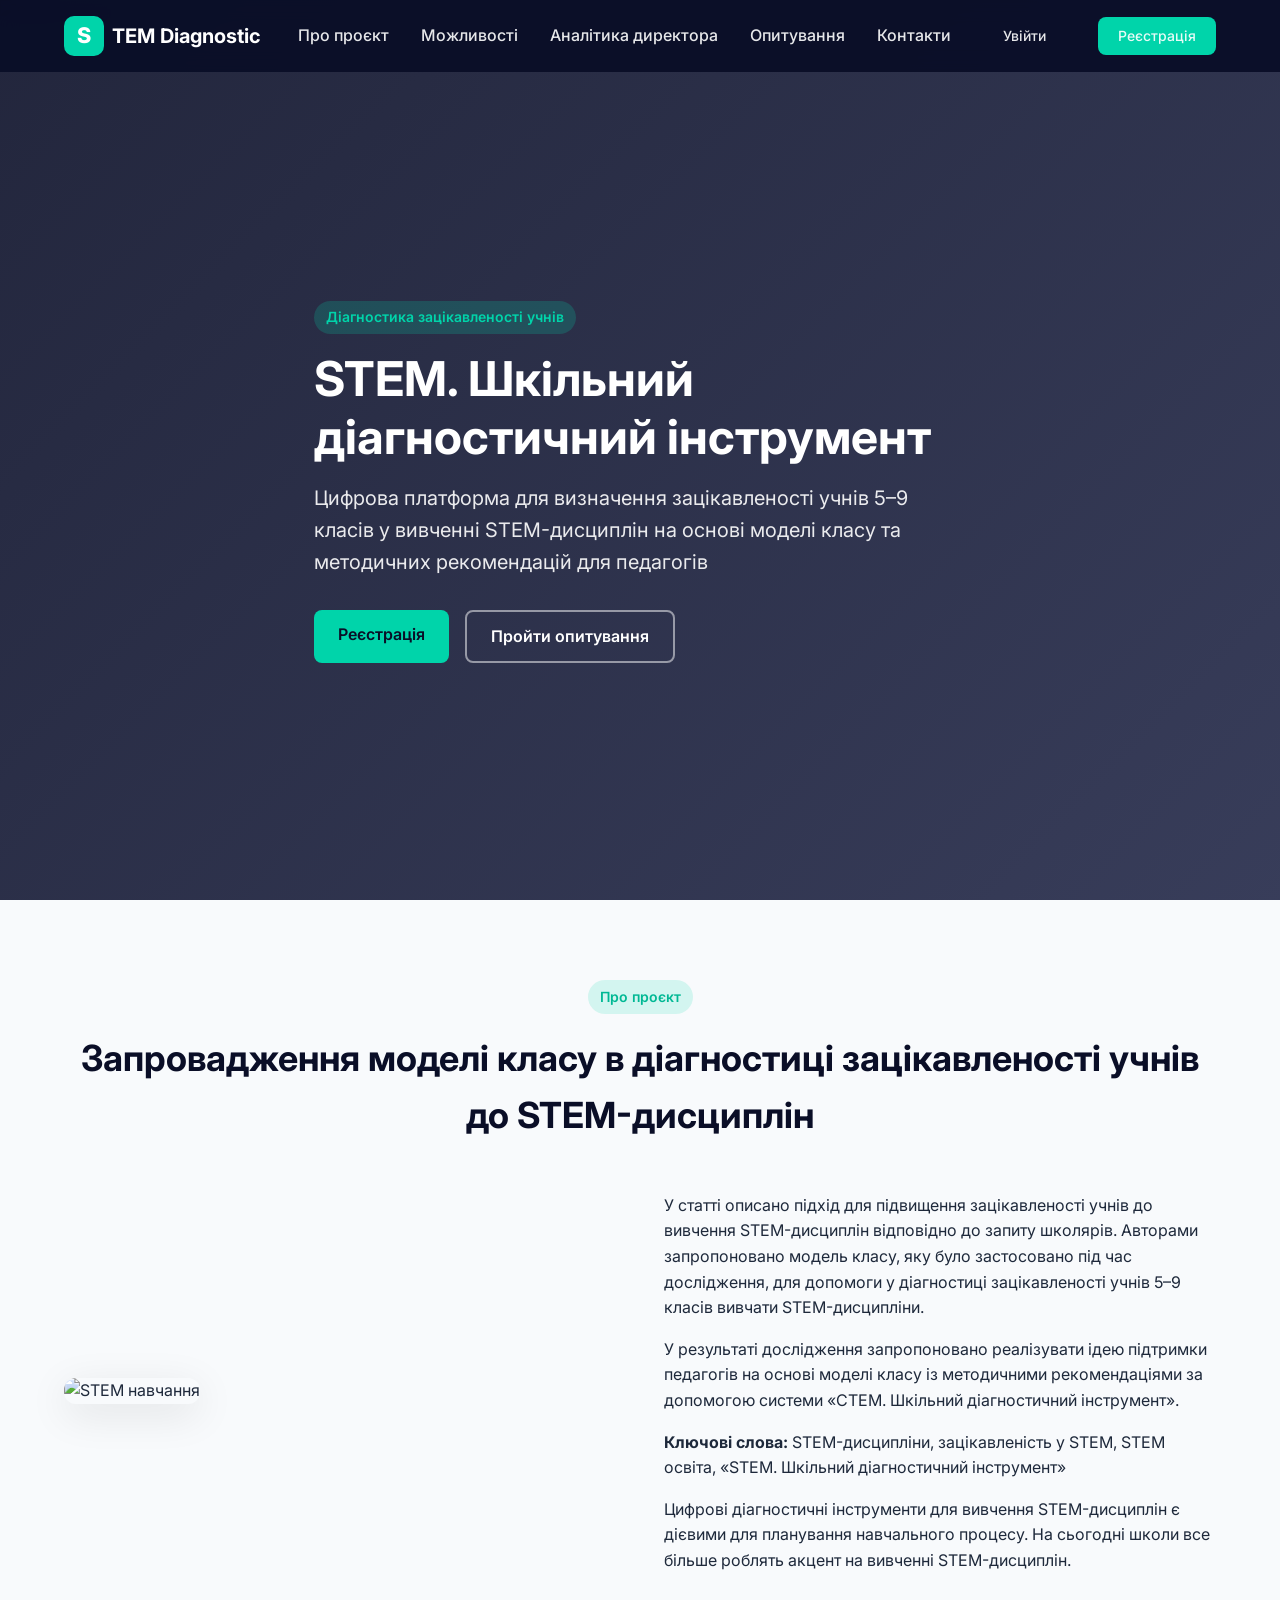
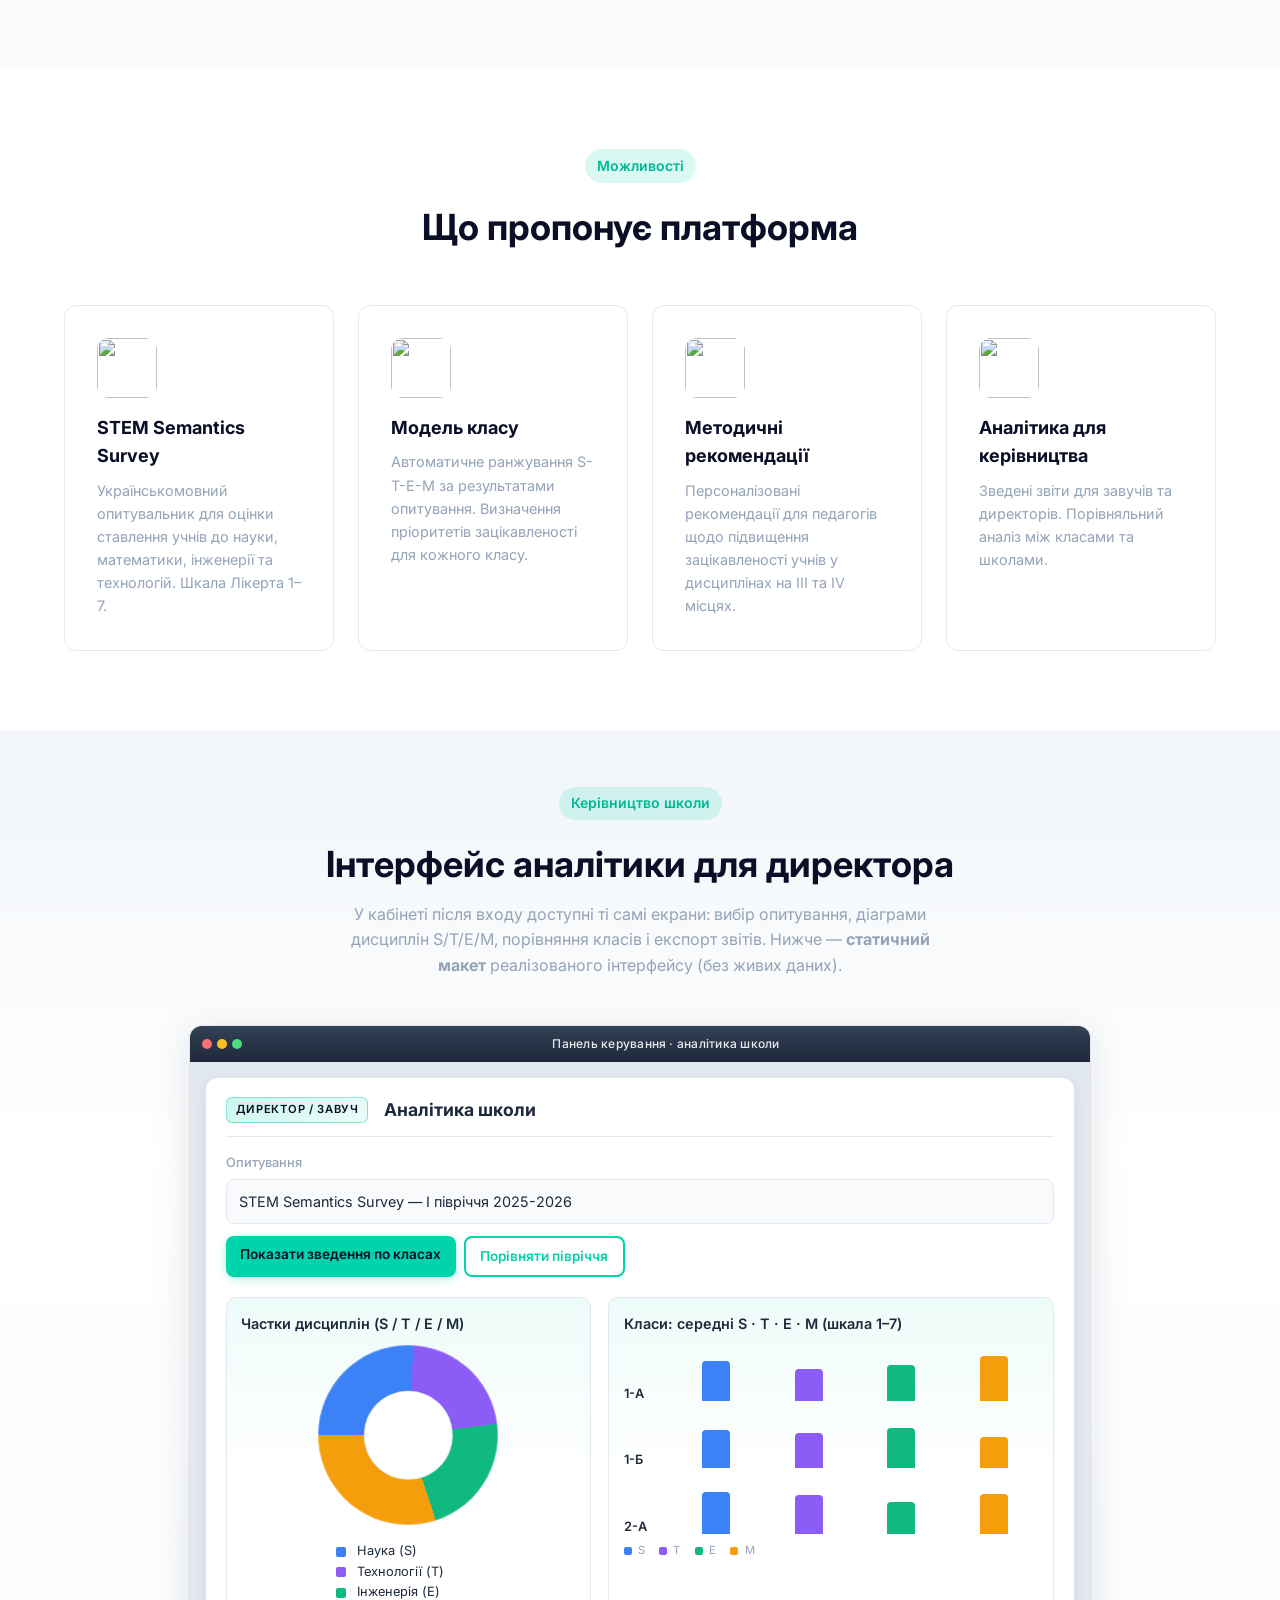
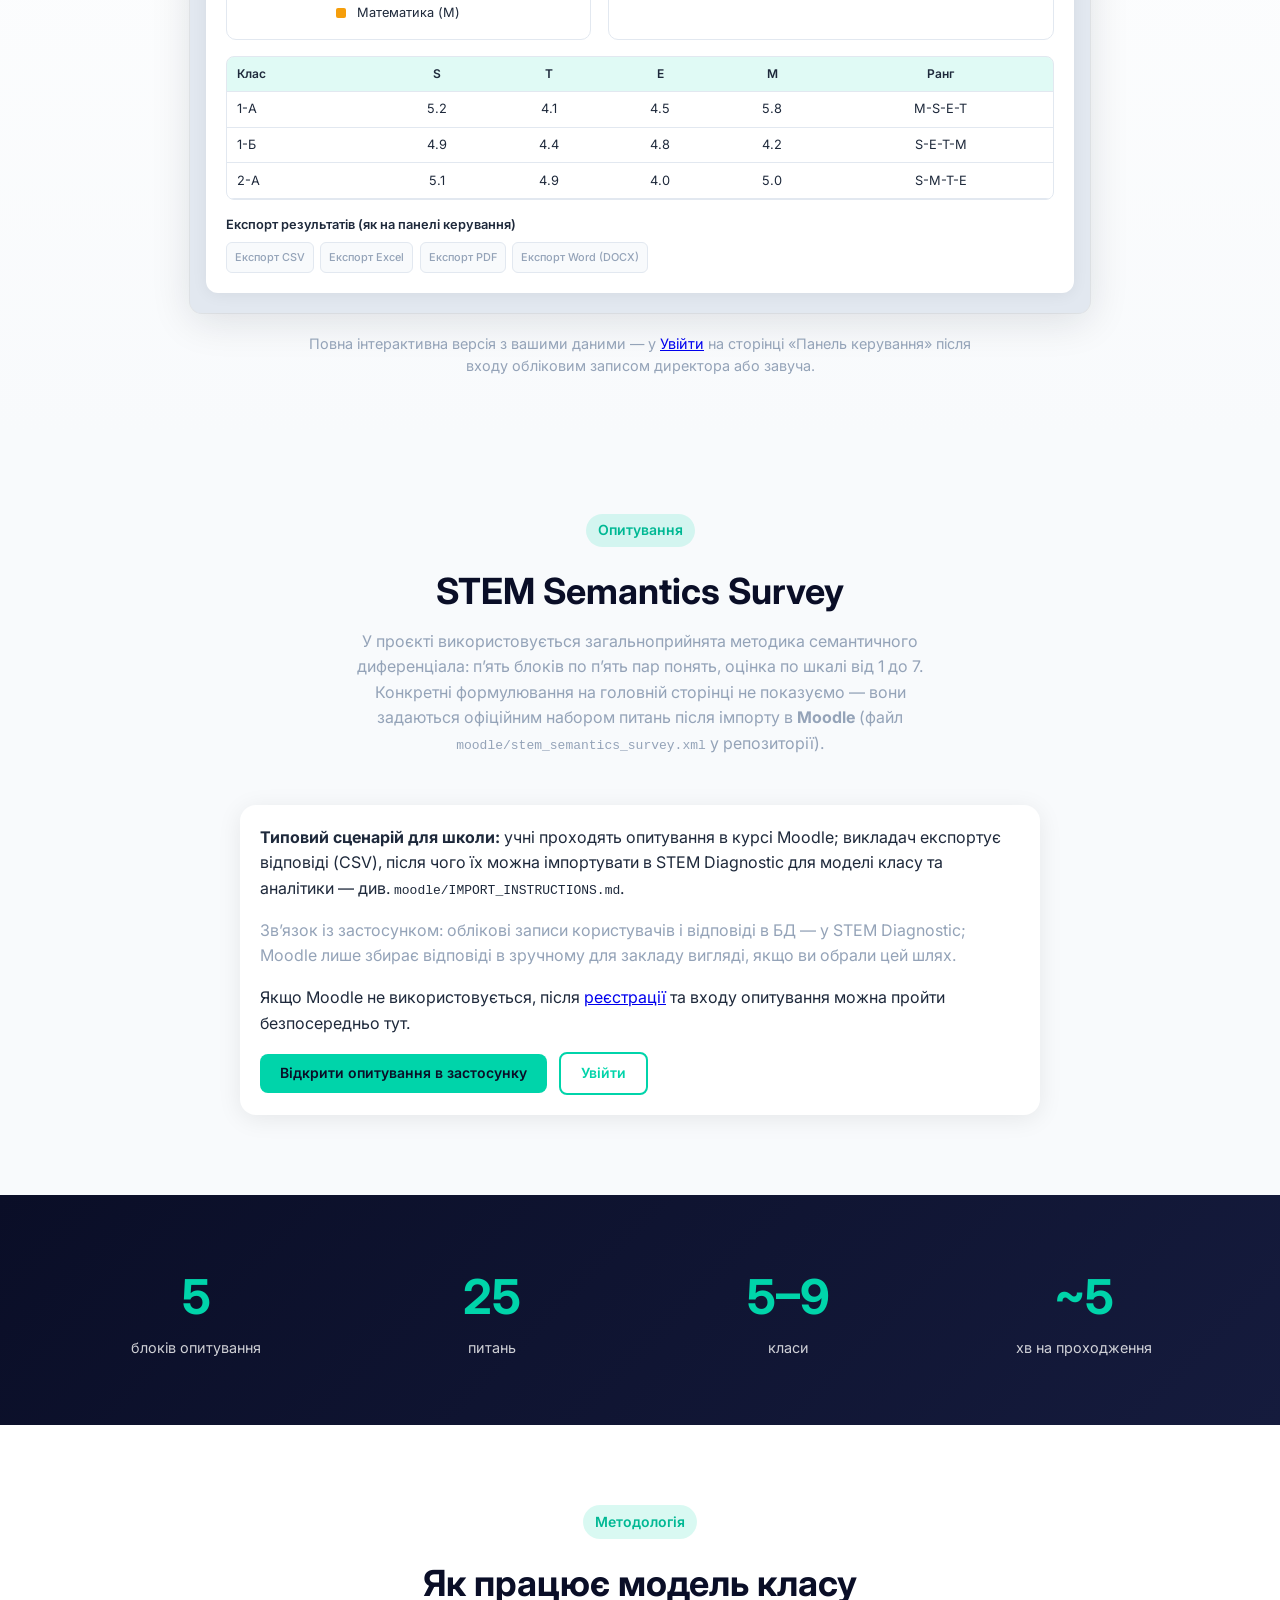
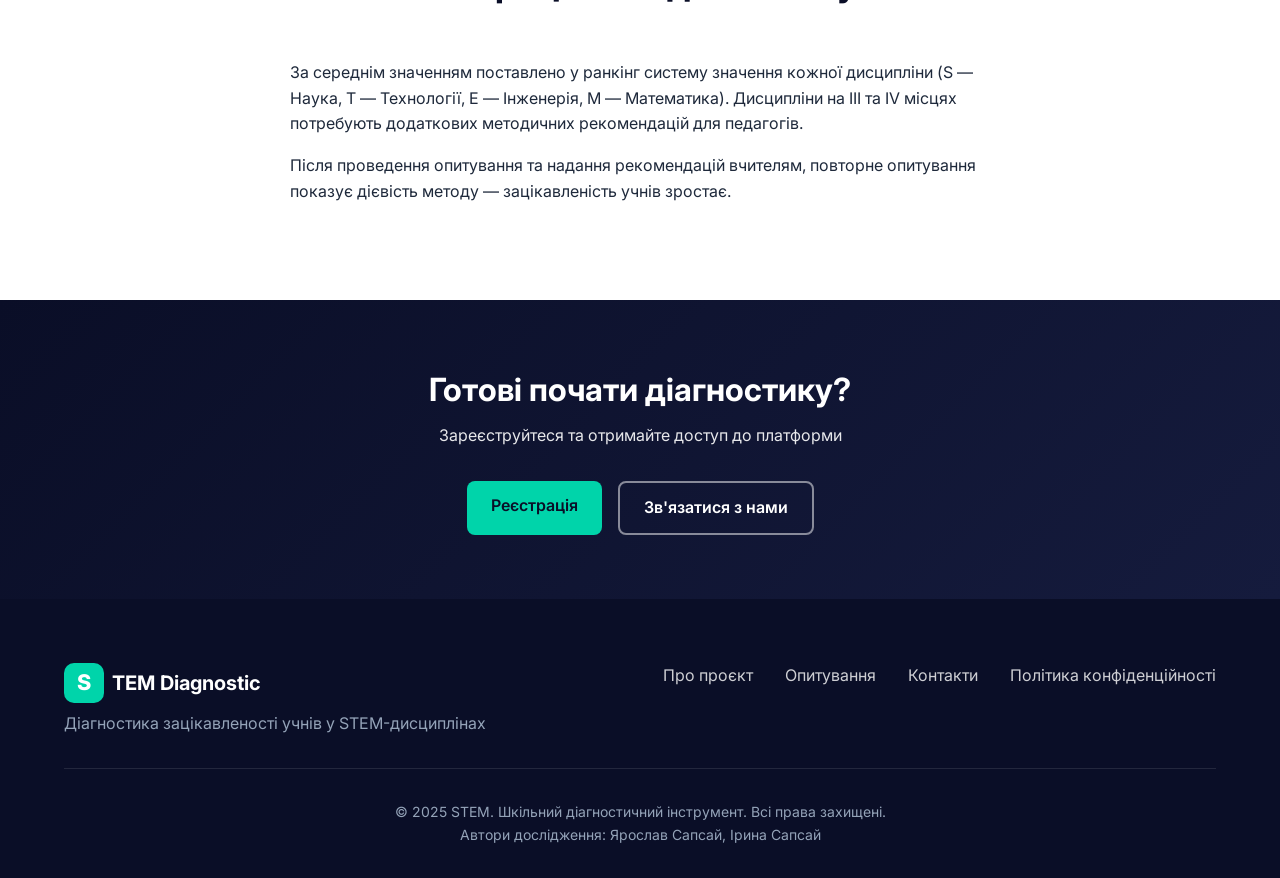
==== frontend/index.html @ a33a81b5 "Add files via upload" ====
<!DOCTYPE html>
<html lang="uk">
<head>
    <meta charset="UTF-8">
    <meta name="viewport" content="width=device-width, initial-scale=1.0, viewport-fit=cover">
    <title>STEM. Шкільний діагностичний інструмент</title>
    <link rel="stylesheet" href="styles.css">
    <link rel="preconnect" href="https://fonts.googleapis.com">
    <link rel="preconnect" href="https://fonts.gstatic.com" crossorigin>
    <link href="https://fonts.googleapis.com/css2?family=Inter:wght@400;500;600;700&display=swap" rel="stylesheet">
</head>
<body>
    <a class="skip-link" href="#about">Перейти до вмісту</a>
    <header class="header">
        <div class="header-top">
            <div class="container header-inner">
                <a href="index.html" class="logo" aria-label="STEM Diagnostic">
                    <span class="logo-icon" aria-hidden="true">S</span>
                    <span class="logo-word">TEM Diagnostic</span>
                </a>
                <nav class="nav">
                    <a href="#about">Про проєкт</a>
                    <a href="#features">Можливості</a>
                    <a href="#director-dashboard">Аналітика директора</a>
                    <a href="#survey-demo">Опитування</a>
                    <a href="contact.html">Контакти</a>
                    <a href="login.html" class="btn btn-ghost stem-auth-login">Увійти</a>
                    <a href="register.html" class="btn btn-accent stem-auth-register">Реєстрація</a>
                </nav>
                <button type="button" class="mobile-toggle" aria-label="Меню" aria-expanded="false">☰</button>
            </div>
        </div>
    </header>

    <section class="hero">
        <div class="hero-bg">
            <img src="https://images.unsplash.com/photo-1532094349884-543bc11b234d?w=1920&q=80" alt="STEM освіта">
            <div class="hero-overlay"></div>
        </div>
        <div class="container hero-content">
            <span class="hero-badge">Діагностика зацікавленості учнів</span>
            <h1>STEM. Шкільний діагностичний інструмент</h1>
            <p>Цифрова платформа для визначення зацікавленості учнів 5–9 класів у вивченні STEM-дисциплін на основі моделі класу та методичних рекомендацій для педагогів</p>
                <div class="hero-actions">
                <a href="register.html" class="btn btn-accent btn-lg stem-auth-register">Реєстрація</a>
                <a href="survey.html" class="btn btn-outline-light btn-lg">Пройти опитування</a>
            </div>
        </div>
    </section>

    <section id="about" class="section about-section">
        <div class="container">
            <div class="section-header">
                <span class="section-badge">Про проєкт</span>
                <h2>Запровадження моделі класу в діагностиці зацікавленості учнів до STEM-дисциплін</h2>
            </div>
            <div class="about-grid">
                <div class="about-image">
                    <img src="https://images.unsplash.com/photo-1503676260728-1c00da094a0b?w=600&q=80" alt="STEM навчання">
                </div>
                <div class="about-text">
                    <p>У статті описано підхід для підвищення зацікавленості учнів до вивчення STEM-дисциплін відповідно до запиту школярів. Авторами запропоновано модель класу, яку було застосовано під час дослідження, для допомоги у діагностиці зацікавленості учнів 5–9 класів вивчати STEM-дисципліни.</p>
                    <p>У результаті дослідження запропоновано реалізувати ідею підтримки педагогів на основі моделі класу із методичними рекомендаціями за допомогою системи «СТЕМ. Шкільний діагностичний інструмент».</p>
                    <p><strong>Ключові слова:</strong> STEM-дисципліни, зацікавленість у STEM, STEM освіта, «STEM. Шкільний діагностичний інструмент»</p>
                    <p>Цифрові діагностичні інструменти для вивчення STEM-дисциплін є дієвими для планування навчального процесу. На сьогодні школи все більше роблять акцент на вивченні STEM-дисциплін.</p>
                </div>
            </div>
        </div>
    </section>

    <section id="features" class="section features-section">
        <div class="container">
            <div class="section-header">
                <span class="section-badge">Можливості</span>
                <h2>Що пропонує платформа</h2>
            </div>
            <div class="features-grid">
                <div class="feature-card">
                    <div class="feature-icon">
                        <img src="https://images.unsplash.com/photo-1532094349884-543bc11b234d?w=200&q=80" alt="">
                    </div>
                    <h3>STEM Semantics Survey</h3>
                    <p>Українськомовний опитувальник для оцінки ставлення учнів до науки, математики, інженерії та технологій. Шкала Лікерта 1–7.</p>
                </div>
                <div class="feature-card">
                    <div class="feature-icon">
                        <img src="https://images.unsplash.com/photo-1596495578065-6e0763fa1178?w=200&q=80" alt="">
                    </div>
                    <h3>Модель класу</h3>
                    <p>Автоматичне ранжування S-T-E-M за результатами опитування. Визначення пріоритетів зацікавленості для кожного класу.</p>
                </div>
                <div class="feature-card">
                    <div class="feature-icon">
                        <img src="https://images.unsplash.com/photo-1522202176988-66273c2fd55f?w=200&q=80" alt="">
                    </div>
                    <h3>Методичні рекомендації</h3>
                    <p>Персоналізовані рекомендації для педагогів щодо підвищення зацікавленості учнів у дисциплінах на III та IV місцях.</p>
                </div>
                <div class="feature-card">
                    <div class="feature-icon">
                        <img src="https://images.unsplash.com/photo-1551288049-bebda4e38f71?w=200&q=80" alt="">
                    </div>
                    <h3>Аналітика для керівництва</h3>
                    <p>Зведені звіти для завучів та директорів. Порівняльний аналіз між класами та школами.</p>
                </div>
            </div>
        </div>
    </section>

    <section id="director-dashboard" class="section director-mock-section" aria-labelledby="director-mock-title">
        <div class="container">
            <div class="section-header">
                <span class="section-badge">Керівництво школи</span>
                <h2 id="director-mock-title">Інтерфейс аналітики для директора</h2>
                <p class="section-desc">У кабінеті після входу доступні ті самі екрани: вибір опитування, діаграми дисциплін S/T/E/M, порівняння класів і експорт звітів. Нижче — <strong>статичний макет</strong> реалізованого інтерфейсу (без живих даних).</p>
            </div>

            <div class="director-mock-shell" role="img" aria-label="Приклад вікна панелі керування з блоком аналітики школи">
                <div class="director-mock-chrome">
                    <span class="director-mock-dots" aria-hidden="true"><i></i><i></i><i></i></span>
                    <span class="director-mock-chrome-title">Панель керування · аналітика школи</span>
                </div>
                <div class="director-mock-body">
                    <div class="director-mock-card">
                        <div class="director-mock-card-head">
                            <span class="director-mock-badge">Директор / завуч</span>
                            <h3 class="director-mock-h3">Аналітика школи</h3>
                        </div>
                        <div class="director-mock-form">
                            <label class="director-mock-label">Опитування</label>
                            <div class="director-mock-select" aria-hidden="true">STEM Semantics Survey — І півріччя 2025-2026</div>
                            <div class="director-mock-actions">
                                <span class="director-mock-btn director-mock-btn--primary">Показати зведення по класах</span>
                                <span class="director-mock-btn director-mock-btn--ghost">Порівняти півріччя</span>
                            </div>
                        </div>

                        <div class="director-mock-viz-grid">
                            <div class="director-mock-viz-block">
                                <h4 class="director-mock-viz-title">Частки дисциплін (S / T / E / M)</h4>
                                <div class="director-mock-donut-wrap">
                                    <div class="director-mock-donut" aria-hidden="true"></div>
                                    <ul class="director-mock-legend">
                                        <li><span class="dm-l swatch-s"></span> Наука (S)</li>
                                        <li><span class="dm-l swatch-t"></span> Технології (T)</li>
                                        <li><span class="dm-l swatch-e"></span> Інженерія (E)</li>
                                        <li><span class="dm-l swatch-m"></span> Математика (M)</li>
                                    </ul>
                                </div>
                            </div>
                            <div class="director-mock-viz-block director-mock-viz-block--wide">
                                <h4 class="director-mock-viz-title">Класи: середні S · T · E · M (шкала 1–7)</h4>
                                <div class="director-mock-bars" aria-hidden="true">
                                    <div class="director-mock-bar-row">
                                        <span class="director-mock-class">1-А</span>
                                        <div class="director-mock-bar-track">
                                            <div class="dm-col"><i class="b s" style="height:72%"></i></div>
                                            <div class="dm-col"><i class="b t" style="height:58%"></i></div>
                                            <div class="dm-col"><i class="b e" style="height:65%"></i></div>
                                            <div class="dm-col"><i class="b m" style="height:80%"></i></div>
                                        </div>
                                    </div>
                                    <div class="director-mock-bar-row">
                                        <span class="director-mock-class">1-Б</span>
                                        <div class="director-mock-bar-track">
                                            <div class="dm-col"><i class="b s" style="height:68%"></i></div>
                                            <div class="dm-col"><i class="b t" style="height:62%"></i></div>
                                            <div class="dm-col"><i class="b e" style="height:70%"></i></div>
                                            <div class="dm-col"><i class="b m" style="height:55%"></i></div>
                                        </div>
                                    </div>
                                    <div class="director-mock-bar-row">
                                        <span class="director-mock-class">2-А</span>
                                        <div class="director-mock-bar-track">
                                            <div class="dm-col"><i class="b s" style="height:75%"></i></div>
                                            <div class="dm-col"><i class="b t" style="height:70%"></i></div>
                                            <div class="dm-col"><i class="b e" style="height:58%"></i></div>
                                            <div class="dm-col"><i class="b m" style="height:72%"></i></div>
                                        </div>
                                    </div>
                                </div>
                                <div class="director-mock-bar-keys">
                                    <span><i class="k s"></i> S</span>
                                    <span><i class="k t"></i> T</span>
                                    <span><i class="k e"></i> E</span>
                                    <span><i class="k m"></i> M</span>
                                </div>
                            </div>
                        </div>

                        <div class="director-mock-table-wrap">
                            <table class="director-mock-table">
                                <thead>
                                    <tr><th>Клас</th><th>S</th><th>T</th><th>E</th><th>M</th><th>Ранг</th></tr>
                                </thead>
                                <tbody>
                                    <tr><td>1-А</td><td>5.2</td><td>4.1</td><td>4.5</td><td>5.8</td><td>M-S-E-T</td></tr>
                                    <tr><td>1-Б</td><td>4.9</td><td>4.4</td><td>4.8</td><td>4.2</td><td>S-E-T-M</td></tr>
                                    <tr><td>2-А</td><td>5.1</td><td>4.9</td><td>4.0</td><td>5.0</td><td>S-M-T-E</td></tr>
                                </tbody>
                            </table>
                        </div>

                        <p class="director-mock-export-label" id="director-mock-export-label">Експорт результатів (як на панелі керування)</p>
                        <div class="director-mock-exports" role="group" aria-labelledby="director-mock-export-label">
                            <span class="director-mock-exp">Експорт CSV</span>
                            <span class="director-mock-exp">Експорт Excel</span>
                            <span class="director-mock-exp">Експорт PDF</span>
                            <span class="director-mock-exp">Експорт Word (DOCX)</span>
                        </div>
                    </div>
                </div>
            </div>

            <p class="director-mock-footnote">Повна інтерактивна версія з вашими даними — у <a href="login.html" class="stem-auth-login">кабінеті</a> на сторінці «Панель керування» після входу обліковим записом директора або завуча.</p>
        </div>
    </section>

    <section id="survey-demo" class="section survey-demo-section">
        <div class="container">
            <div class="section-header">
                <span class="section-badge">Опитування</span>
                <h2>STEM Semantics Survey</h2>
                <p class="section-desc">У проєкті використовується загальноприйнята методика семантичного диференціала: п’ять блоків по п’ять пар понять, оцінка по шкалі від 1 до 7. Конкретні формулювання на головній сторінці не показуємо — вони задаються офіційним набором питань після імпорту в <strong>Moodle</strong> (файл <code>moodle/stem_semantics_survey.xml</code> у репозиторії).</p>
            </div>
            <div class="survey-demo-card">
                <div class="survey-demo-body" style="padding:1.25rem">
                    <p style="margin:0 0 1rem;line-height:1.6"><strong>Типовий сценарій для школи:</strong> учні проходять опитування в курсі Moodle; викладач експортує відповіді (CSV), після чого їх можна імпортувати в STEM Diagnostic для моделі класу та аналітики — див. <code>moodle/IMPORT_INSTRUCTIONS.md</code>.</p>
                    <p style="margin:0 0 1rem;line-height:1.6;color:var(--text-light)">Зв’язок із застосунком: облікові записи користувачів і відповіді в БД — у STEM Diagnostic; Moodle лише збирає відповіді в зручному для закладу вигляді, якщо ви обрали цей шлях.</p>
                    <p style="margin:0 0 1rem;line-height:1.6">Якщо Moodle не використовується, після <a href="register.html" class="stem-auth-inline" data-stem-text-out="реєстрації" data-stem-text-in="обліковому запису">реєстрації</a> та входу опитування можна пройти безпосередньо тут.</p>
                    <a href="survey.html" class="btn btn-accent">Відкрити опитування в застосунку</a>
                    <a href="login.html" class="btn btn-outline stem-auth-login" style="margin-left:0.5rem">Увійти</a>
                </div>
            </div>
        </div>
    </section>

    <section class="section stats-section">
        <div class="container">
            <div class="stats-grid">
                <div class="stat-item">
                    <span class="stat-number">5</span>
                    <span class="stat-label">блоків опитування</span>
                </div>
                <div class="stat-item">
                    <span class="stat-number">25</span>
                    <span class="stat-label">питань</span>
                </div>
                <div class="stat-item">
                    <span class="stat-number">5–9</span>
                    <span class="stat-label">класи</span>
                </div>
                <div class="stat-item">
                    <span class="stat-number">~5</span>
                    <span class="stat-label">хв на проходження</span>
                </div>
            </div>
        </div>
    </section>

    <section class="section method-section">
        <div class="container">
            <div class="section-header">
                <span class="section-badge">Методологія</span>
                <h2>Як працює модель класу</h2>
            </div>
            <div class="method-content">
                <p>За середнім значенням поставлено у ранкінг систему значення кожної дисципліни (S — Наука, T — Технології, E — Інженерія, M — Математика). Дисципліни на III та IV місцях потребують додаткових методичних рекомендацій для педагогів.</p>
                <p>Після проведення опитування та надання рекомендацій вчителям, повторне опитування показує дієвість методу — зацікавленість учнів зростає.</p>
            </div>
        </div>
    </section>

    <section class="section cta-section">
        <div class="container">
            <div class="cta-content">
                <h2>Готові почати діагностику?</h2>
                <p>Зареєструйтеся та отримайте доступ до платформи</p>
                <div class="cta-actions">
                    <a href="register.html" class="btn btn-accent btn-lg stem-auth-register">Реєстрація</a>
                    <a href="contact.html" class="btn btn-outline-light btn-lg">Зв'язатися з нами</a>
                </div>
            </div>
        </div>
    </section>

    <footer class="footer">
        <div class="container">
            <div class="footer-grid">
                <div class="footer-brand">
                    <a href="index.html" class="logo" aria-label="STEM Diagnostic"><span class="logo-icon" aria-hidden="true">S</span><span class="logo-word">TEM Diagnostic</span></a>
                    <p>Діагностика зацікавленості учнів у STEM-дисциплінах</p>
                </div>
                <div class="footer-links">
                    <a href="about.html">Про проєкт</a>
                    <a href="survey.html">Опитування</a>
                    <a href="contact.html">Контакти</a>
                    <a href="privacy.html">Політика конфіденційності</a>
                </div>
            </div>
            <div class="footer-bottom">
                <p>&copy; 2025 STEM. Шкільний діагностичний інструмент. Всі права захищені.</p>
                <p>Автори дослідження: Ярослав Сапсай, Ірина Сапсай</p>
            </div>
        </div>
    </footer>
    <script src="app.js"></script>
</body>
</html>
---- frontend/styles.css ----
:root {
    --primary: #00d4aa;
    --primary-dark: #00b894;
    --accent: #00d4aa;
    --dark: #0a0e27;
    --dark-light: #151b3d;
    --text: #1e293b;
    --text-light: #94a3b8;
    --white: #ffffff;
    --border: #e2e8f0;
    --error: #dc2626;
    --success: #16a34a;
}

* {
    margin: 0;
    padding: 0;
    box-sizing: border-box;
}

.skip-link {
    position: absolute;
    left: -9999px;
    z-index: 10000;
    padding: 0.5rem 1rem;
    background: var(--dark);
    color: var(--white);
    text-decoration: none;
    border-radius: 4px;
}
.skip-link:focus {
    left: 1rem;
    top: 1rem;
}

.sr-only {
    position: absolute;
    width: 1px;
    height: 1px;
    padding: 0;
    margin: -1px;
    overflow: hidden;
    clip: rect(0, 0, 0, 0);
    white-space: nowrap;
    border: 0;
}

body {
    font-family: 'Inter', 'Segoe UI', system-ui, sans-serif;
    color: var(--text);
    background: var(--white);
    line-height: 1.6;
}

.container {
    max-width: 1200px;
    margin: 0 auto;
    padding: 0 1.5rem;
}

.header {
    position: fixed;
    top: 0;
    left: 0;
    right: 0;
    z-index: 1000;
    background: rgba(10, 14, 39, 0.95);
    backdrop-filter: blur(10px);
}

.header-top {
    padding: 1rem 0;
}

.header-inner {
    display: flex;
    justify-content: space-between;
    align-items: center;
    position: relative;
}

.logo {
    display: flex;
    align-items: center;
    gap: 0.5rem;
    font-weight: 700;
    font-size: 1.25rem;
    color: var(--white);
    text-decoration: none;
}

/* Як на макеті: закруглений квадрат, суцільна м’ята, біла S */
.logo-icon {
    width: 40px;
    height: 40px;
    background: var(--accent);
    border-radius: 10px;
    display: flex;
    align-items: center;
    justify-content: center;
    font-size: 1.35rem;
    font-weight: 800;
    color: #ffffff;
    line-height: 1;
    flex-shrink: 0;
}

.nav {
    display: flex;
    align-items: center;
    gap: 2rem;
}

.nav a {
    color: rgba(255, 255, 255, 0.9);
    text-decoration: none;
    font-weight: 500;
    transition: color 0.2s;
}

.nav a:hover {
    color: var(--accent);
}

.btn {
    display: inline-block;
    padding: 0.5rem 1.25rem;
    border-radius: 8px;
    font-weight: 600;
    text-decoration: none;
    transition: all 0.2s;
    font-size: 0.875rem;
}

.btn-ghost {
    background: transparent;
    color: var(--white);
}

.btn-ghost:hover {
    color: var(--accent);
}

.btn-accent {
    background: var(--accent);
    color: var(--dark);
    border: none;
}

.btn-accent:hover {
    background: var(--primary-dark);
    color: var(--white);
}

.btn-outline-light {
    background: transparent;
    color: var(--white);
    border: 2px solid rgba(255, 255, 255, 0.5);
}

.btn-outline-light:hover {
    background: var(--white);
    color: var(--dark);
    border-color: var(--white);
}

.btn-lg {
    padding: 0.75rem 1.5rem;
    font-size: 1rem;
}

.mobile-toggle {
    display: none;
    background: none;
    border: none;
    color: var(--white);
    font-size: 1.5rem;
    cursor: pointer;
}

.hero {
    position: relative;
    min-height: 100vh;
    display: flex;
    align-items: center;
    padding: 8rem 0 4rem;
}

.hero-bg {
    position: absolute;
    inset: 0;
}

.hero-bg img {
    width: 100%;
    height: 100%;
    object-fit: cover;
}

.hero-overlay {
    position: absolute;
    inset: 0;
    background: linear-gradient(135deg, rgba(10, 14, 39, 0.9) 0%, rgba(21, 27, 61, 0.85) 100%);
}

.hero-content {
    position: relative;
    z-index: 2;
    max-width: 700px;
}

.hero-badge {
    display: inline-block;
    padding: 0.35rem 0.75rem;
    background: rgba(0, 212, 170, 0.2);
    color: var(--accent);
    border-radius: 50px;
    font-size: 0.875rem;
    font-weight: 600;
    margin-bottom: 1rem;
}

.hero-content h1 {
    font-size: 3rem;
    font-weight: 700;
    color: var(--white);
    line-height: 1.2;
    margin-bottom: 1rem;
}

.hero-content p {
    font-size: 1.25rem;
    color: rgba(255, 255, 255, 0.9);
    margin-bottom: 2rem;
}

.hero-actions {
    display: flex;
    gap: 1rem;
    flex-wrap: wrap;
}

.section {
    padding: 5rem 0;
}

.section-header {
    text-align: center;
    margin-bottom: 3rem;
}

.section-badge {
    display: inline-block;
    padding: 0.35rem 0.75rem;
    background: rgba(0, 212, 170, 0.15);
    color: var(--primary-dark);
    border-radius: 50px;
    font-size: 0.875rem;
    font-weight: 600;
    margin-bottom: 1rem;
}

.section-header h2 {
    font-size: 2.25rem;
    color: var(--dark);
    margin-bottom: 0.5rem;
}

.section-desc {
    max-width: 600px;
    margin: 0 auto;
    color: var(--text-light);
}

.about-section {
    background: #f8fafc;
}

.about-grid {
    display: grid;
    grid-template-columns: 1fr 1fr;
    gap: 3rem;
    align-items: center;
}

.about-image img {
    width: 100%;
    border-radius: 12px;
    box-shadow: 0 10px 40px rgba(0, 0, 0, 0.1);
}

.about-text p {
    margin-bottom: 1rem;
    color: var(--text);
}

.features-section {
    background: var(--white);
}

.features-grid {
    display: grid;
    grid-template-columns: repeat(4, 1fr);
    gap: 1.5rem;
}

.feature-card {
    background: var(--white);
    padding: 2rem;
    border-radius: 12px;
    border: 1px solid var(--border);
    transition: all 0.3s;
}

.feature-card:hover {
    border-color: var(--accent);
    box-shadow: 0 10px 40px rgba(0, 212, 170, 0.1);
}

.feature-icon {
    width: 60px;
    height: 60px;
    border-radius: 12px;
    overflow: hidden;
    margin-bottom: 1rem;
}

.feature-icon img {
    width: 100%;
    height: 100%;
    object-fit: cover;
}

.feature-card h3 {
    font-size: 1.125rem;
    color: var(--dark);
    margin-bottom: 0.5rem;
}

.feature-card p {
    font-size: 0.9rem;
    color: var(--text-light);
}

.survey-demo-section {
    background: #f8fafc;
}

.survey-demo-card {
    background: var(--white);
    border-radius: 16px;
    box-shadow: 0 4px 24px rgba(0, 0, 0, 0.08);
    overflow: hidden;
    max-width: 800px;
    margin: 0 auto;
}

.survey-demo-header {
    padding: 2rem;
    background: linear-gradient(135deg, var(--dark) 0%, var(--dark-light) 100%);
    color: var(--white);
}

.survey-demo-header h3 {
    font-size: 1.5rem;
    margin-bottom: 0.5rem;
}

.survey-demo-header p {
    font-size: 0.9rem;
    opacity: 0.8;
}

.survey-demo-body {
    padding: 2rem;
}

.scale-row {
    display: flex;
    align-items: center;
    gap: 1rem;
    justify-content: space-between;
    padding: 0.75rem 0;
    border-bottom: 1px solid var(--border);
}

.scale-row:last-child {
    border-bottom: none;
}

.scale-label {
    flex: 0 0 280px;
    font-size: 0.95rem;
}

.scale-options {
    display: flex;
    gap: 0.5rem;
}

.scale-options span {
    display: inline-flex;
    align-items: center;
    justify-content: center;
    width: 36px;
    height: 36px;
    border: 2px solid var(--border);
    border-radius: 8px;
    font-weight: 600;
    font-size: 0.875rem;
}

.survey-demo-footer {
    padding: 0 2rem 2rem;
    text-align: center;
}

.survey-demo-footer p {
    margin-bottom: 1rem;
    color: var(--text-light);
}

.stats-section {
    background: linear-gradient(135deg, var(--dark) 0%, var(--dark-light) 100%);
    padding: 4rem 0;
}

.stats-grid {
    display: grid;
    grid-template-columns: repeat(4, 1fr);
    gap: 2rem;
}

.stat-item {
    text-align: center;
}

.stat-number {
    display: block;
    font-size: 3rem;
    font-weight: 700;
    color: var(--accent);
}

.stat-label {
    font-size: 0.9rem;
    color: rgba(255, 255, 255, 0.8);
}

.method-section {
    background: var(--white);
}

.method-content {
    max-width: 700px;
    margin: 0 auto;
}

.method-content p {
    margin-bottom: 1rem;
    color: var(--text);
}

.cta-section {
    background: linear-gradient(135deg, var(--dark) 0%, var(--dark-light) 100%);
    padding: 4rem 0;
}

.cta-content {
    text-align: center;
}

.cta-content h2 {
    font-size: 2rem;
    color: var(--white);
    margin-bottom: 0.5rem;
}

.cta-content p {
    color: rgba(255, 255, 255, 0.9);
    margin-bottom: 2rem;
}

.cta-actions {
    display: flex;
    gap: 1rem;
    justify-content: center;
    flex-wrap: wrap;
}

.footer {
    background: var(--dark);
    color: var(--white);
    padding: 4rem 0 2rem;
}

.footer-grid {
    display: flex;
    justify-content: space-between;
    align-items: flex-start;
    margin-bottom: 2rem;
}

.footer-brand .logo {
    color: var(--white);
}

.footer-brand p {
    margin-top: 0.5rem;
    color: var(--text-light);
}

.footer-links {
    display: flex;
    gap: 2rem;
}

.footer-links a {
    color: rgba(255, 255, 255, 0.8);
    text-decoration: none;
}

.footer-links a:hover {
    color: var(--accent);
}

.footer-bottom {
    padding-top: 2rem;
    border-top: 1px solid rgba(255, 255, 255, 0.1);
    text-align: center;
}

.footer-bottom p {
    font-size: 0.875rem;
    color: var(--text-light);
}

.form-group {
    margin-bottom: 1rem;
}

.form-group label {
    display: block;
    margin-bottom: 0.5rem;
    font-weight: 500;
}

.form-group input,
.form-group select {
    width: 100%;
    padding: 0.75rem;
    border: 1px solid var(--border);
    border-radius: 8px;
    font-size: 1rem;
}

.form-group input:focus {
    outline: none;
    border-color: var(--accent);
}

.form-error {
    color: var(--error);
    font-size: 0.875rem;
    margin-top: 0.25rem;
}

.form-success {
    color: var(--success);
    font-size: 0.9375rem;
    margin-bottom: 1rem;
    padding: 1rem;
    background: rgba(22, 163, 74, 0.08);
    border-radius: 8px;
    line-height: 1.5;
}

.form-success a {
    color: var(--success);
    font-weight: 600;
}

/* Індикатор складності пароля (класи на #pwdStrength) */
.pwd-hint {
    font-size: 0.8125rem;
    color: var(--text-light);
    margin-top: 0.35rem;
    line-height: 1.45;
}

.pwd-strength {
    margin-top: 0.5rem;
}

.pwd-meter {
    height: 6px;
    border-radius: 4px;
    background: var(--border);
    overflow: hidden;
}

.pwd-meter-fill {
    height: 100%;
    width: 0%;
    border-radius: 4px;
    transition: width 0.25s ease, background 0.2s;
}

.pwd-strength-weak .pwd-meter-fill {
    width: 33%;
    background: #ef4444;
}

.pwd-strength-fair .pwd-meter-fill {
    width: 66%;
    background: #f59e0b;
}

.pwd-strength-good .pwd-meter-fill {
    width: 100%;
    background: var(--accent);
}

.pwd-strength-strong .pwd-meter-fill {
    width: 100%;
    background: var(--success);
    box-shadow: 0 0 8px rgba(22, 163, 74, 0.35);
}

/* Сторінка реєстрації */
.register-page {
    padding-bottom: 3rem;
}

.card--register {
    max-width: 480px;
    margin-left: auto;
    margin-right: auto;
    border-radius: 16px;
    border: 1px solid rgba(226, 232, 240, 0.95);
    box-shadow:
        0 4px 0 0 var(--accent),
        0 12px 48px rgba(10, 14, 39, 0.07);
}

.card--register .page-title {
    letter-spacing: -0.02em;
}

.captcha-fieldset {
    border: none;
    padding: 0;
    margin: 0 0 1.25rem;
    min-width: 0;
}

.captcha-legend {
    float: none;
    width: 100%;
    font-weight: 600;
    font-size: 0.9375rem;
    margin: 0 0 0.75rem;
    padding: 0;
    color: var(--text);
}

.captcha-legend .req-star {
    color: var(--error);
    text-decoration: none;
    font-weight: 700;
}

.captcha-panel {
    background: linear-gradient(145deg, #f8fafc 0%, #f1f5f9 100%);
    border: 1px solid var(--border);
    border-radius: 12px;
    padding: 1rem 1.1rem;
    outline: none;
}

.captcha-panel:focus-within {
    border-color: rgba(0, 212, 170, 0.45);
    box-shadow: 0 0 0 3px rgba(0, 212, 170, 0.15);
}

.captcha-row {
    display: flex;
    flex-wrap: wrap;
    align-items: center;
    gap: 0.75rem 1rem;
}

.captcha-equation {
    display: inline-flex;
    align-items: center;
    justify-content: center;
    min-height: 2.75rem;
    min-width: 7.5rem;
    padding: 0.35rem 0.75rem;
    font-weight: 700;
    font-size: 1.2rem;
    font-variant-numeric: tabular-nums;
    letter-spacing: 0.04em;
    color: var(--dark);
    background: var(--white);
    border-radius: 8px;
    border: 1px dashed rgba(148, 163, 184, 0.6);
    filter: blur(5px);
    transition: filter 0.25s ease;
    user-select: none;
}

.captcha-panel:focus-within .captcha-equation,
.captcha-panel.is-revealed .captcha-equation {
    filter: none;
}

.captcha-answer {
    max-width: 7rem;
    flex: 1 1 6rem;
}

.captcha-actions {
    display: flex;
    flex-wrap: wrap;
    align-items: center;
    gap: 0.5rem 0.75rem;
    margin-top: 0.85rem;
    padding-top: 0.75rem;
    border-top: 1px solid rgba(148, 163, 184, 0.25);
}

.btn-captcha-reveal {
    padding: 0.35rem 0.75rem;
    font-size: 0.8125rem;
    font-weight: 500;
    color: var(--accent);
    background: transparent;
    border: none;
    cursor: pointer;
    text-decoration: underline;
    text-underline-offset: 2px;
}

.btn-captcha-reveal:hover {
    color: var(--primary-dark);
}

.btn-captcha-reveal:focus-visible {
    outline: 2px solid var(--accent);
    outline-offset: 2px;
    border-radius: 4px;
}

@media (prefers-reduced-motion: reduce) {
    .captcha-equation {
        filter: none;
        transition: none;
    }
}

.register-lead {
    color: var(--text-light);
    margin-bottom: 1.5rem;
    line-height: 1.65;
}

.register-lead a {
    color: var(--accent);
    font-weight: 500;
}

.req-star {
    color: var(--error);
    font-weight: 700;
}

.btn-register-submit {
    width: 100%;
    margin-top: 1rem;
}

.btn-inline {
    padding: 0.35rem 0.75rem;
    font-size: 0.8rem;
}

.password-field-wrap {
    position: relative;
    width: 100%;
}

.password-field-wrap input {
    width: 100%;
    padding-right: 5.75rem;
}

.password-toggle {
    position: absolute;
    right: 0.35rem;
    top: 50%;
    transform: translateY(-50%);
    padding: 0.4rem 0.65rem;
    font-size: 0.8125rem;
    font-weight: 500;
    color: var(--text-light);
    background: var(--white);
    border: 1px solid var(--border);
    border-radius: 6px;
    cursor: pointer;
    line-height: 1.2;
}

.password-toggle:hover {
    color: var(--accent);
    border-color: var(--accent);
}

.card {
    background: var(--white);
    padding: 2rem;
    border-radius: 12px;
    box-shadow: 0 4px 24px rgba(0, 0, 0, 0.08);
}

.page-title {
    margin-bottom: 1.5rem;
}

.dashboard-grid {
    display: grid;
    grid-template-columns: repeat(auto-fit, minmax(280px, 1fr));
    gap: 1.5rem;
    margin-top: 1rem;
}

.dashboard-card {
    background: var(--white);
    padding: 1.5rem;
    border-radius: 12px;
    border: 1px solid var(--border);
}

.dashboard-card h3 {
    color: var(--accent);
    margin-bottom: 0.5rem;
}

.btn-primary {
    background: var(--accent);
    color: var(--dark);
}

.btn-primary:hover {
    background: var(--primary-dark);
    color: var(--white);
}

.btn-outline {
    background: transparent;
    color: var(--accent);
    border: 2px solid var(--accent);
}

.btn-outline:hover {
    background: var(--accent);
    color: var(--dark);
}

@media (max-width: 1024px) {
    .features-grid {
        grid-template-columns: repeat(2, 1fr);
    }
    .stats-grid {
        grid-template-columns: repeat(2, 1fr);
    }
}

@media (max-width: 768px) {
    .nav {
        display: none;
        position: absolute;
        top: 100%;
        left: 0;
        right: 0;
        flex-direction: column;
        background: var(--dark);
        padding: 1rem;
    }
    .nav.open {
        display: flex;
        z-index: 1001;
        box-shadow: 0 8px 24px rgba(0, 0, 0, 0.35);
    }
    .mobile-toggle {
        display: block;
    }
    .hero-content h1 {
        font-size: 2rem;
    }
    .about-grid {
        grid-template-columns: 1fr;
    }
    .about-image {
        order: -1;
    }
    .features-grid {
        grid-template-columns: 1fr;
    }
    .stats-grid {
        grid-template-columns: 1fr;
    }
    .scale-row {
        flex-direction: column;
        align-items: flex-start;
    }
    .footer-grid {
        flex-direction: column;
        gap: 1rem;
    }
    .dashboard-grid {
        grid-template-columns: 1fr;
    }
    .page-title {
        font-size: 1.5rem;
    }
    .container {
        padding: 0 1rem;
    }
}

input:focus-visible,
select:focus-visible,
button:focus-visible,
textarea:focus-visible,
a:focus-visible {
    outline: 2px solid var(--accent);
    outline-offset: 2px;
}

#schoolOut table:not(.analytics-data-table),
#netOut table,
#modelOut table {
    display: block;
    overflow-x: auto;
    -webkit-overflow-scrolling: touch;
}

/* ——— Панель керування: аналітика та мобільна адаптація ——— */
.page-dashboard {
    padding-bottom: env(safe-area-inset-bottom, 0);
}

.dashboard-main {
    padding-top: max(5.5rem, calc(4.5rem + env(safe-area-inset-top, 0px)));
    padding-left: max(1rem, env(safe-area-inset-left, 0px));
    padding-right: max(1rem, env(safe-area-inset-right, 0px));
}

.school-export-actions {
    display: flex;
    flex-wrap: wrap;
    gap: 0.5rem;
    margin-top: 0.75rem;
}

.school-export-actions .btn {
    min-height: 44px;
    padding: 0.6rem 1rem;
    touch-action: manipulation;
}

.school-analytics-viz {
    margin-top: 0.5rem;
}

.analytics-school-title {
    margin: 0 0 1rem;
    font-size: 1.05rem;
}

.analytics-empty-msg {
    margin: 0 0 1rem;
}

.analytics-chart-grid {
    display: grid;
    grid-template-columns: minmax(260px, 1fr) minmax(280px, 1.4fr);
    gap: 1.25rem;
    align-items: stretch;
    margin-bottom: 1.25rem;
}

.analytics-chart-card {
    background: linear-gradient(180deg, rgba(0, 212, 170, 0.06) 0%, var(--white) 48%);
    border: 1px solid var(--border);
    border-radius: 12px;
    padding: 1rem 1rem 1.25rem;
    box-shadow: 0 2px 12px rgba(15, 23, 42, 0.06);
}

.analytics-chart-heading {
    margin: 0 0 0.35rem;
    font-size: 0.95rem;
    color: var(--text);
    font-weight: 600;
}

.analytics-chart-hint {
    margin: 0 0 0.75rem;
    font-size: 0.8rem;
    color: var(--text-light);
    line-height: 1.45;
}

.analytics-canvas-box {
    position: relative;
    width: 100%;
}

.analytics-canvas-box--donut {
    height: min(72vw, 280px);
    max-height: 300px;
}

.analytics-canvas-box--bars {
    min-height: 260px;
}

.analytics-chart-placeholder {
    min-height: 180px;
    display: flex;
    align-items: center;
    justify-content: center;
    text-align: center;
    padding: 1rem;
    color: var(--text-light);
    font-size: 0.9rem;
    border: 1px dashed var(--border);
    border-radius: 10px;
    background: rgba(248, 250, 252, 0.8);
}

.analytics-table-heading {
    font-size: 1rem;
    margin: 1rem 0 0.5rem;
    font-weight: 600;
}

.analytics-table-tier {
    font-size: 0.9rem;
    margin: 0.85rem 0 0.4rem;
    font-weight: 600;
    color: var(--text-light);
}

.analytics-table-tier:first-of-type {
    margin-top: 0.35rem;
}

.analytics-tier-heading {
    font-size: 0.95rem;
    margin: 0.5rem 0 0.35rem;
    font-weight: 600;
    color: var(--text-light);
}

.analytics-chart-card .analytics-tier-heading:first-child {
    margin-top: 0;
}

.analytics-table-wrap {
    overflow-x: auto;
    -webkit-overflow-scrolling: touch;
    border-radius: 8px;
    border: 1px solid var(--border);
}

.analytics-data-table {
    width: 100%;
    border-collapse: collapse;
    font-size: 0.88rem;
}

.analytics-data-table th,
.analytics-data-table td {
    padding: 0.5rem 0.45rem;
    text-align: center;
    border-bottom: 1px solid var(--border);
}

.analytics-data-table th:first-child,
.analytics-data-table td:first-child {
    text-align: left;
    position: sticky;
    left: 0;
    background: var(--white);
    z-index: 1;
    box-shadow: 4px 0 8px -4px rgba(0, 0, 0, 0.08);
}

.analytics-data-table thead th {
    background: rgba(0, 212, 170, 0.12);
    font-weight: 600;
    font-size: 0.82rem;
}

.school-compare-grid {
    display: grid;
    grid-template-columns: repeat(auto-fit, minmax(min(100%, 300px), 1fr));
    gap: 1.25rem;
    align-items: start;
}

.school-compare-title {
    font-size: 1rem;
    margin: 0 0 0.75rem;
    padding-bottom: 0.35rem;
    border-bottom: 2px solid var(--accent);
}

#schoolOut {
    max-width: 100%;
}

@media (max-width: 900px) {
    .analytics-chart-grid {
        grid-template-columns: 1fr;
    }

    .analytics-canvas-box--donut {
        height: min(70vw, 260px);
    }
}

@media (max-width: 600px) {
    .dashboard-main {
        padding-top: max(5rem, calc(4rem + env(safe-area-inset-top, 0px)));
    }

    .page-title {
        font-size: 1.35rem;
    }

    .card {
        padding: 1.25rem 1rem;
    }

    .school-export-actions {
        flex-direction: column;
    }

    .school-export-actions .btn {
        width: 100%;
        justify-content: center;
    }

    .dashboard-main select,
    .dashboard-main input[type="search"],
    .dashboard-main input[type="text"],
    .dashboard-main textarea {
        min-height: 44px;
        font-size: 16px;
    }

    .analytics-data-table thead {
        display: none;
    }

    .analytics-data-table tr {
        display: block;
        margin-bottom: 0.75rem;
        border: 1px solid var(--border);
        border-radius: 8px;
        overflow: hidden;
    }

    .analytics-data-table td {
        display: flex;
        justify-content: space-between;
        align-items: center;
        text-align: right;
        padding: 0.45rem 0.65rem;
        border-bottom: 1px solid var(--border);
    }

    .analytics-data-table td:first-child {
        position: static;
        box-shadow: none;
        background: rgba(0, 212, 170, 0.1);
        font-weight: 600;
        text-align: left;
    }

    .analytics-data-table td:last-child {
        border-bottom: none;
    }

    .analytics-data-table td::before {
        content: attr(data-label);
        font-weight: 500;
        color: var(--text-light);
        margin-right: 0.75rem;
        flex-shrink: 0;
    }

    .analytics-chart-card {
        padding: 0.85rem 0.75rem 1rem;
    }
}

/* ——— Макет інтерфейсу аналітики для директора (головна) ——— */
.director-mock-section {
    background: linear-gradient(180deg, #f1f5f9 0%, var(--white) 32%, #f8fafc 100%);
    padding-top: 3.5rem;
    padding-bottom: 3.5rem;
}

.director-mock-shell {
    max-width: 900px;
    margin: 0 auto;
    border-radius: 12px;
    box-shadow: 0 8px 40px rgba(15, 23, 42, 0.12), 0 0 0 1px rgba(15, 23, 42, 0.06);
    overflow: hidden;
    background: #e2e8f0;
}

.director-mock-chrome {
    display: flex;
    align-items: center;
    gap: 0.75rem;
    padding: 0.5rem 0.75rem;
    background: linear-gradient(180deg, #334155 0%, #1e293b 100%);
    color: rgba(255, 255, 255, 0.9);
    font-size: 0.75rem;
}

.director-mock-dots {
    display: flex;
    gap: 5px;
    flex-shrink: 0;
}
.director-mock-dots i {
    display: block;
    width: 10px;
    height: 10px;
    border-radius: 50%;
    background: #f87171;
}
.director-mock-dots i:nth-child(2) { background: #fbbf24; }
.director-mock-dots i:nth-child(3) { background: #4ade80; }

.director-mock-chrome-title {
    flex: 1;
    text-align: center;
    font-weight: 500;
    letter-spacing: 0.02em;
    white-space: nowrap;
    overflow: hidden;
    text-overflow: ellipsis;
}

.director-mock-body {
    padding: 1rem 1rem 1.25rem;
    background: #e2e8f0;
}

.director-mock-card {
    background: var(--white);
    border-radius: 12px;
    padding: 1.15rem 1.25rem 1.25rem;
    box-shadow: 0 2px 16px rgba(0, 0, 0, 0.06);
}

.director-mock-card-head {
    display: flex;
    flex-wrap: wrap;
    align-items: center;
    gap: 0.5rem 1rem;
    margin-bottom: 1rem;
    padding-bottom: 0.75rem;
    border-bottom: 1px solid var(--border);
}

.director-mock-badge {
    font-size: 0.7rem;
    font-weight: 600;
    text-transform: uppercase;
    letter-spacing: 0.06em;
    color: var(--dark);
    background: linear-gradient(135deg, rgba(0, 212, 170, 0.2), rgba(0, 212, 170, 0.08));
    border: 1px solid rgba(0, 212, 170, 0.45);
    padding: 0.2rem 0.55rem;
    border-radius: 6px;
}

.director-mock-h3 {
    margin: 0;
    font-size: 1.1rem;
    color: var(--text);
    font-weight: 700;
}

.director-mock-form {
    margin-bottom: 1.25rem;
}

.director-mock-label {
    display: block;
    font-size: 0.8rem;
    color: var(--text-light);
    margin-bottom: 0.35rem;
    font-weight: 500;
}

.director-mock-select {
    width: 100%;
    max-width: 100%;
    padding: 0.6rem 0.75rem;
    background: #f8fafc;
    border: 1px solid var(--border);
    border-radius: 8px;
    font-size: 0.9rem;
    color: var(--text);
    margin-bottom: 0.75rem;
}

.director-mock-actions {
    display: flex;
    flex-wrap: wrap;
    gap: 0.5rem;
}

.director-mock-btn {
    display: inline-block;
    padding: 0.5rem 0.9rem;
    font-size: 0.85rem;
    font-weight: 600;
    border-radius: 8px;
    cursor: default;
    user-select: none;
}

.director-mock-btn--primary {
    background: var(--accent);
    color: var(--dark);
    box-shadow: 0 2px 8px rgba(0, 212, 170, 0.35);
}

.director-mock-btn--ghost {
    background: var(--white);
    color: var(--accent);
    border: 2px solid var(--accent);
}

.director-mock-viz-grid {
    display: grid;
    grid-template-columns: minmax(200px, 0.9fr) minmax(220px, 1.1fr);
    gap: 1.1rem;
    margin-bottom: 1rem;
}

.director-mock-viz-block {
    background: linear-gradient(180deg, rgba(0, 212, 170, 0.07) 0%, var(--white) 50%);
    border: 1px solid var(--border);
    border-radius: 10px;
    padding: 0.85rem 0.9rem 1rem;
}

.director-mock-viz-title {
    margin: 0 0 0.65rem;
    font-size: 0.9rem;
    font-weight: 600;
    color: var(--text);
}

.director-mock-donut-wrap {
    display: flex;
    flex-wrap: wrap;
    align-items: center;
    justify-content: center;
    gap: 1rem;
}

.director-mock-donut {
    width: min(46vw, 180px);
    height: min(46vw, 180px);
    border-radius: 50%;
    background: conic-gradient(
        from -90deg,
        #3b82f6 0% 26%,
        #8b5cf6 26% 48%,
        #10b981 48% 70%,
        #f59e0b 70% 100%
    );
    position: relative;
    flex-shrink: 0;
    box-shadow: inset 0 0 0 1px rgba(255, 255, 255, 0.25);
}

.director-mock-donut::after {
    content: "";
    position: absolute;
    left: 50%;
    top: 50%;
    transform: translate(-50%, -50%);
    width: 48%;
    height: 48%;
    background: var(--white);
    border-radius: 50%;
    box-shadow: 0 0 0 1px var(--border);
}

.director-mock-legend {
    list-style: none;
    font-size: 0.8rem;
    line-height: 1.6;
    color: var(--text);
    margin: 0;
    padding: 0;
    min-width: 9rem;
}

.director-mock-legend .dm-l {
    display: inline-block;
    width: 10px;
    height: 10px;
    border-radius: 2px;
    margin-right: 0.4rem;
    vertical-align: middle;
}

.swatch-s { background: #3b82f6; }
.swatch-t { background: #8b5cf6; }
.swatch-e { background: #10b981; }
.swatch-m { background: #f59e0b; }

.director-mock-bars {
    display: flex;
    flex-direction: column;
    gap: 0.65rem;
}

.director-mock-bar-row {
    display: flex;
    align-items: flex-end;
    gap: 0.5rem;
}

.director-mock-class {
    flex: 0 0 2.5rem;
    font-size: 0.8rem;
    font-weight: 600;
    color: var(--text);
    line-height: 1.2;
}

.director-mock-bar-track {
    flex: 1;
    display: flex;
    align-items: flex-end;
    justify-content: space-between;
    gap: 4px;
    height: 56px;
    min-width: 0;
}

.director-mock-bar-track .dm-col {
    flex: 1;
    height: 100%;
    display: flex;
    align-items: flex-end;
    justify-content: center;
    min-width: 0;
}

.director-mock-bar-track .b {
    display: block;
    width: 100%;
    max-width: 28px;
    min-height: 4px;
    border-radius: 4px 4px 0 0;
    margin: 0 auto;
    align-self: flex-end;
}

.director-mock-bar-track .b.s { background: #3b82f6; }
.director-mock-bar-track .b.t { background: #8b5cf6; }
.director-mock-bar-track .b.e { background: #10b981; }
.director-mock-bar-track .b.m { background: #f59e0b; }

.director-mock-bar-keys {
    display: flex;
    flex-wrap: wrap;
    gap: 0.5rem 0.9rem;
    margin-top: 0.5rem;
    font-size: 0.7rem;
    color: var(--text-light);
}

.director-mock-bar-keys .k {
    display: inline-block;
    width: 8px;
    height: 8px;
    border-radius: 2px;
    margin-right: 0.2rem;
    vertical-align: middle;
}
.director-mock-bar-keys .k.s { background: #3b82f6; }
.director-mock-bar-keys .k.t { background: #8b5cf6; }
.director-mock-bar-keys .k.e { background: #10b981; }
.director-mock-bar-keys .k.m { background: #f59e0b; }

.director-mock-table-wrap {
    overflow-x: auto;
    -webkit-overflow-scrolling: touch;
    border-radius: 8px;
    border: 1px solid var(--border);
    margin-bottom: 0.75rem;
}

.director-mock-table {
    width: 100%;
    border-collapse: collapse;
    font-size: 0.8rem;
}

.director-mock-table th,
.director-mock-table td {
    padding: 0.45rem 0.4rem;
    text-align: center;
    border-bottom: 1px solid var(--border);
}

.director-mock-table th {
    background: rgba(0, 212, 170, 0.12);
    font-weight: 600;
    font-size: 0.75rem;
}

.director-mock-table td:first-child,
.director-mock-table th:first-child {
    text-align: left;
    padding-left: 0.6rem;
}

.director-mock-export-label {
    margin: 0.9rem 0 0.45rem;
    font-size: 0.8rem;
    font-weight: 600;
    color: var(--text);
}

.director-mock-exports {
    display: flex;
    flex-wrap: wrap;
    gap: 0.4rem;
}

.director-mock-exp {
    font-size: 0.68rem;
    font-weight: 500;
    padding: 0.35rem 0.5rem;
    border: 1px solid var(--border);
    border-radius: 6px;
    color: var(--text-light);
    background: #f8fafc;
    cursor: default;
    white-space: nowrap;
}

.director-mock-footnote {
    margin-top: 1.25rem;
    text-align: center;
    font-size: 0.9rem;
    color: var(--text-light);
    max-width: 42rem;
    margin-left: auto;
    margin-right: auto;
    line-height: 1.55;
}

@media (max-width: 720px) {
    .director-mock-viz-grid {
        grid-template-columns: 1fr;
    }

    .director-mock-chrome-title {
        font-size: 0.65rem;
    }

    .director-mock-card {
        padding: 1rem 0.85rem;
    }
}

@media (max-width: 480px) {
    .director-mock-chrome {
        padding: 0.45rem 0.5rem;
    }

    .director-mock-donut {
        width: 160px;
        height: 160px;
    }

    .director-mock-bar-track {
        height: 48px;
    }

    .director-mock-table {
        font-size: 0.75rem;
    }
}
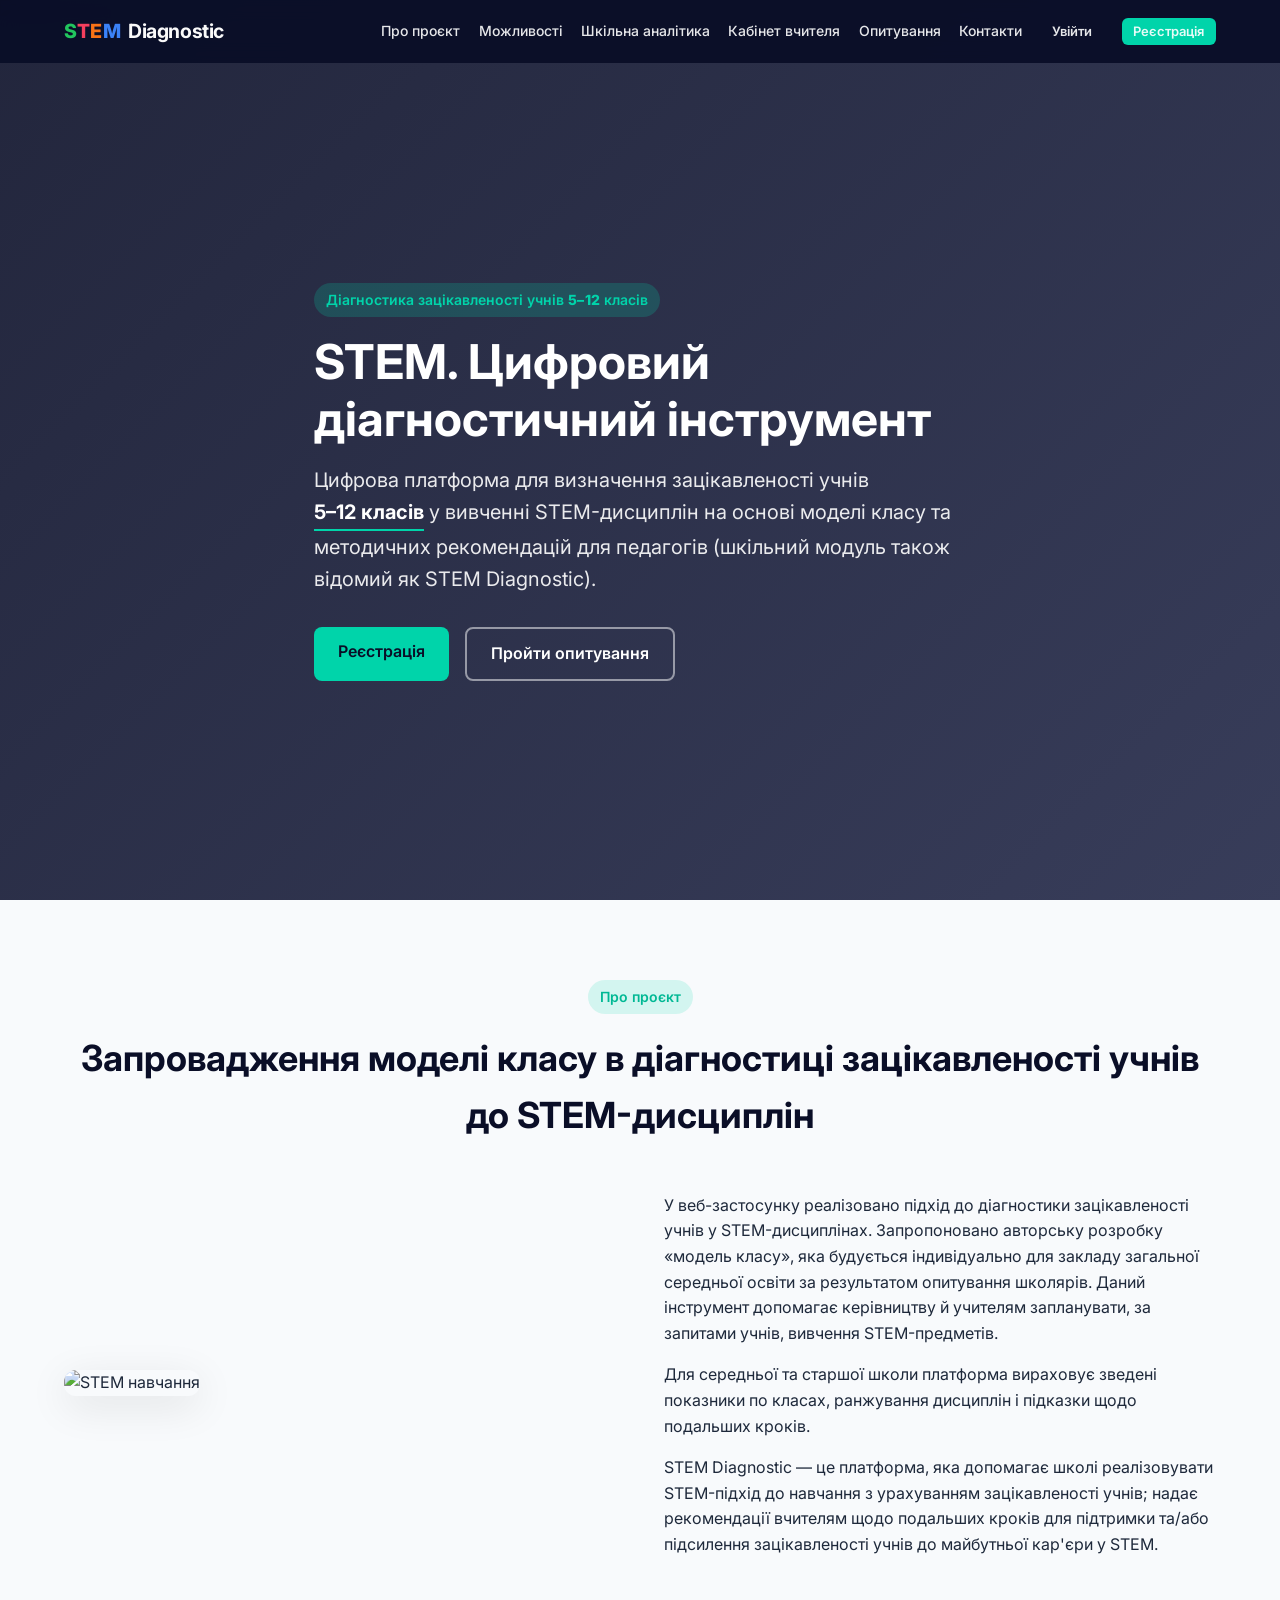
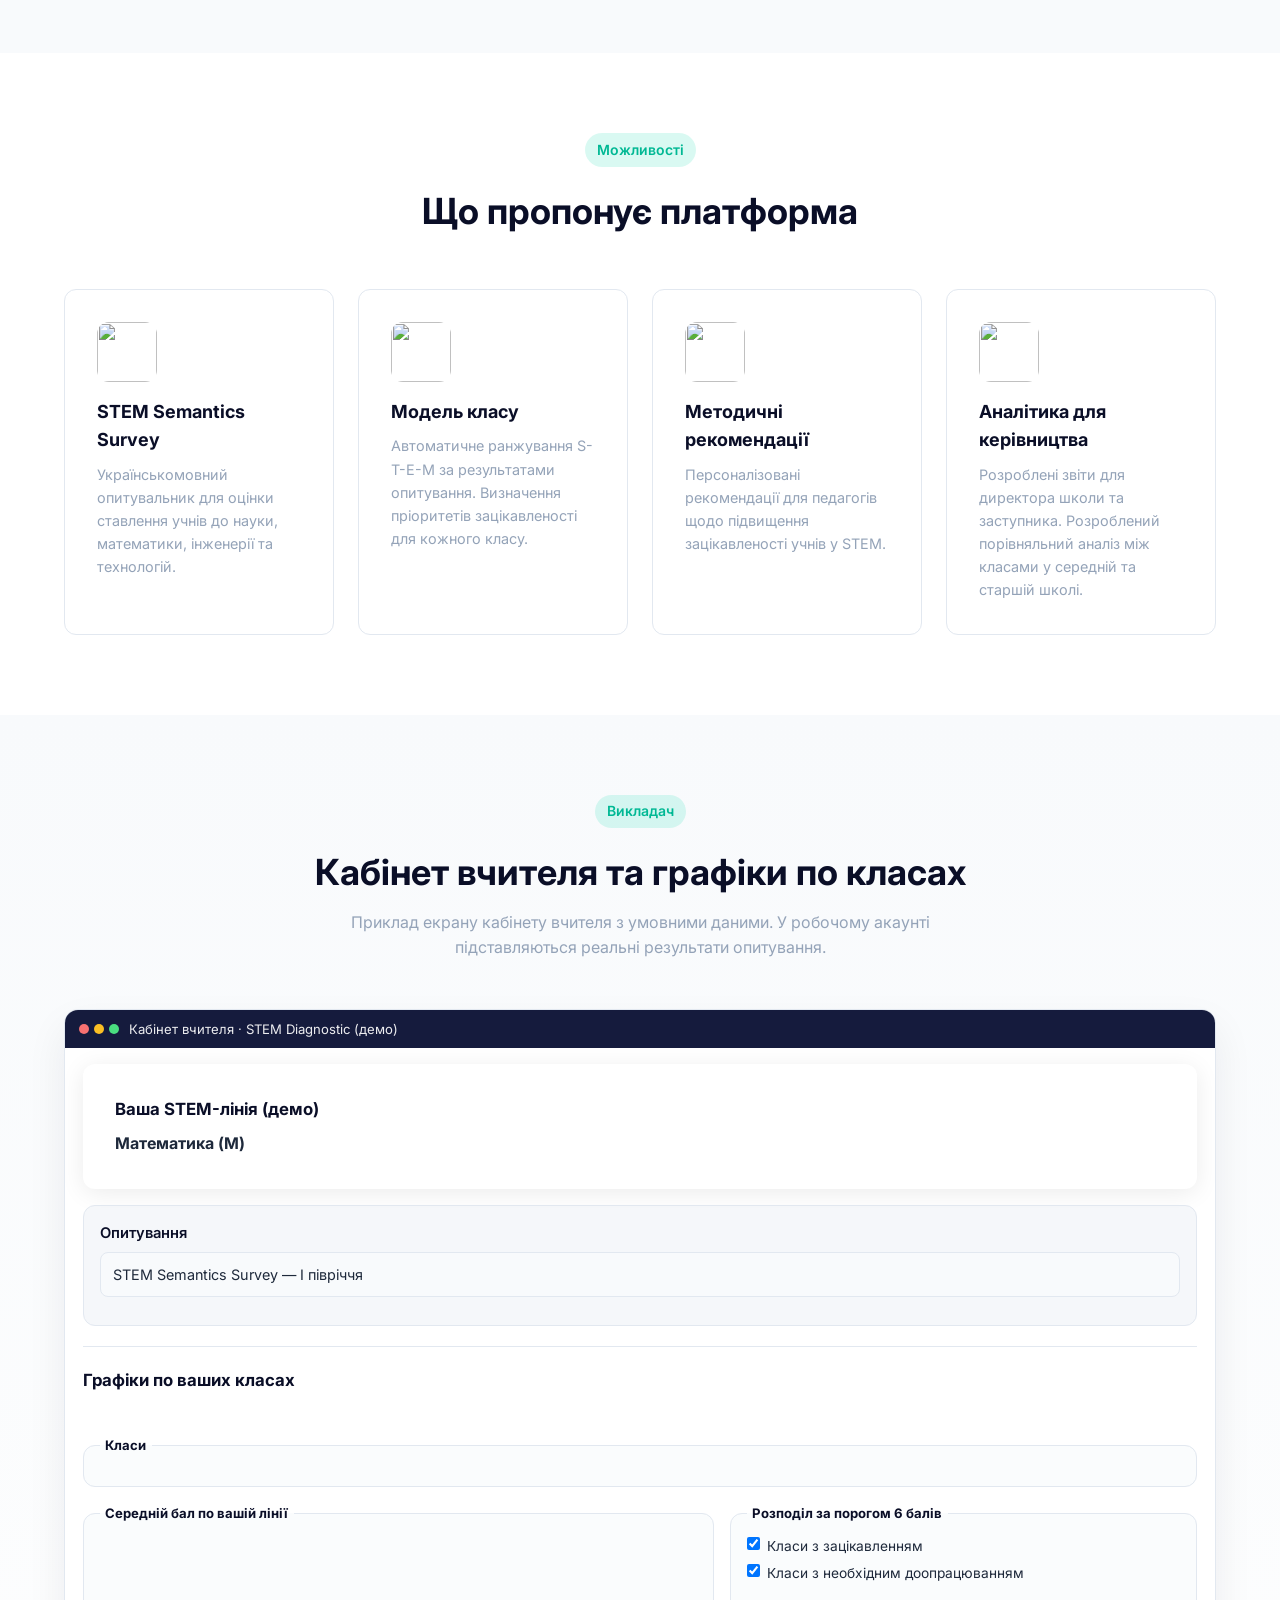
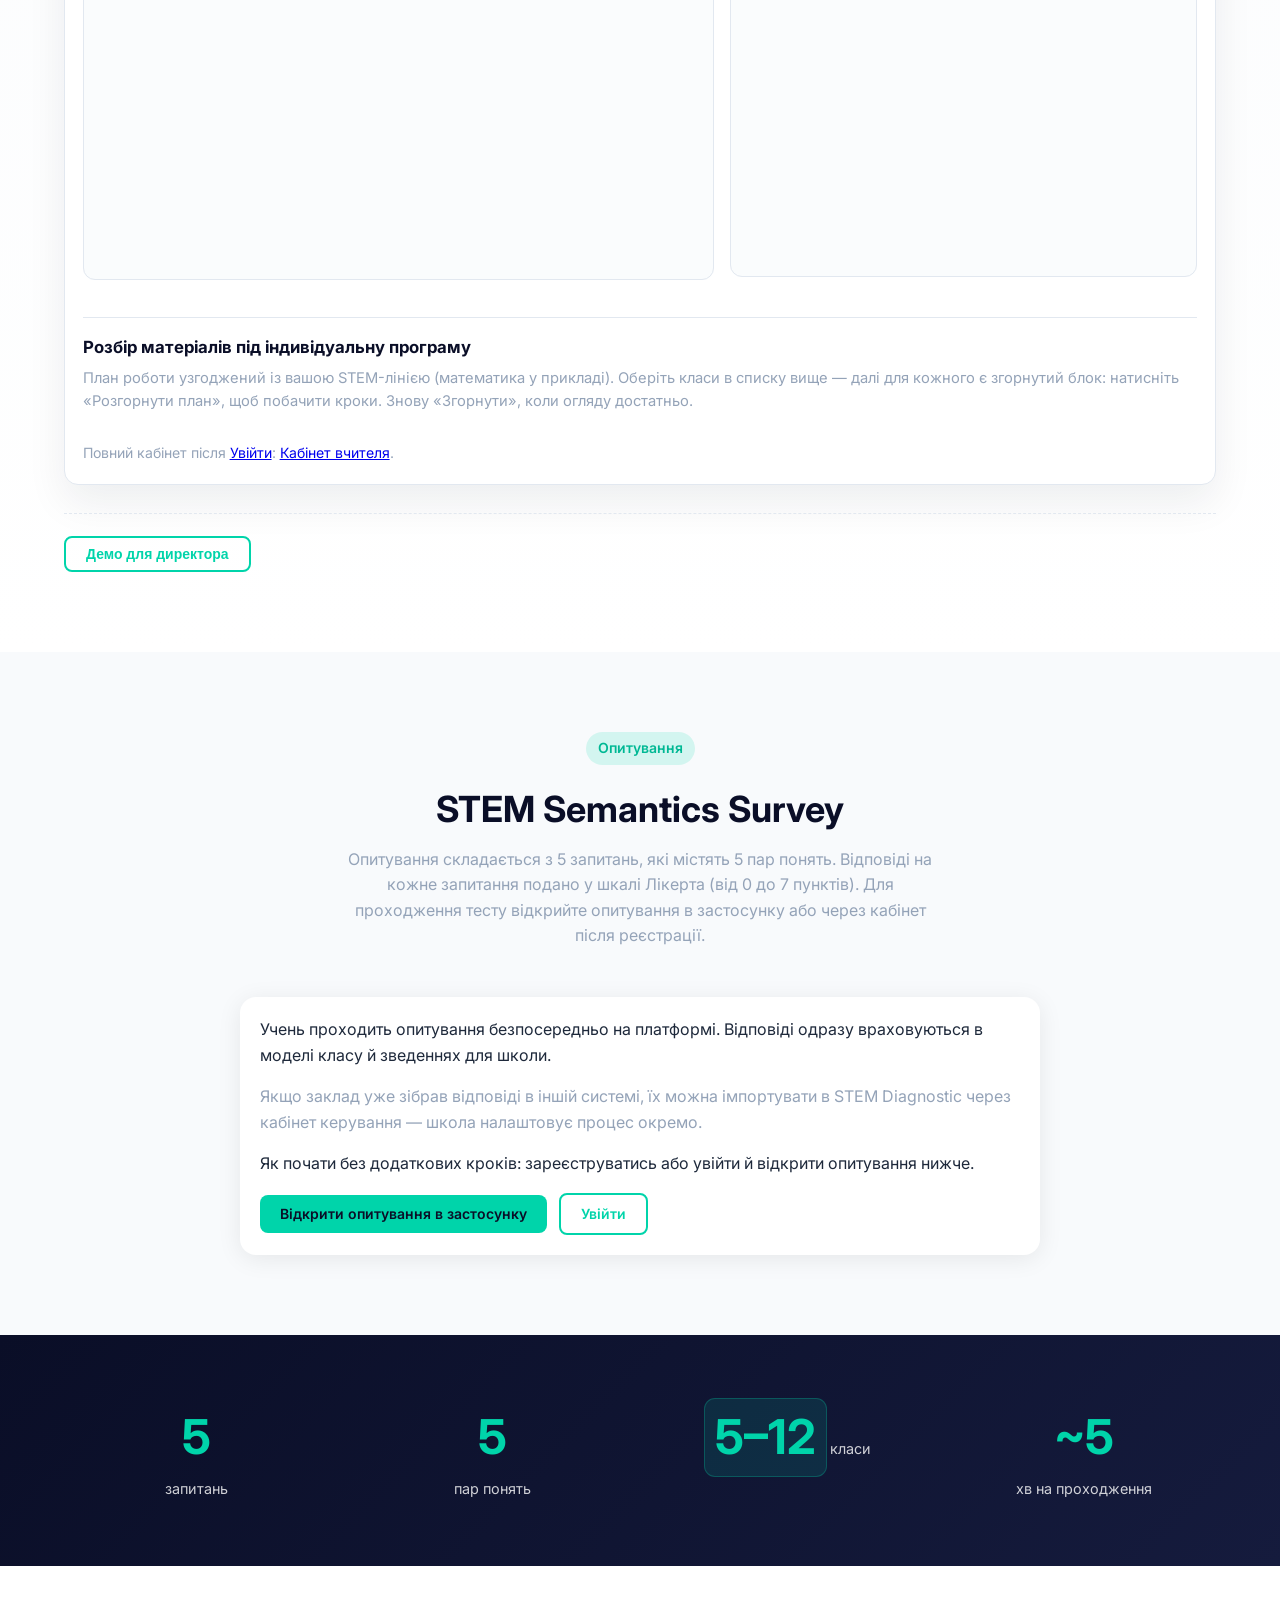
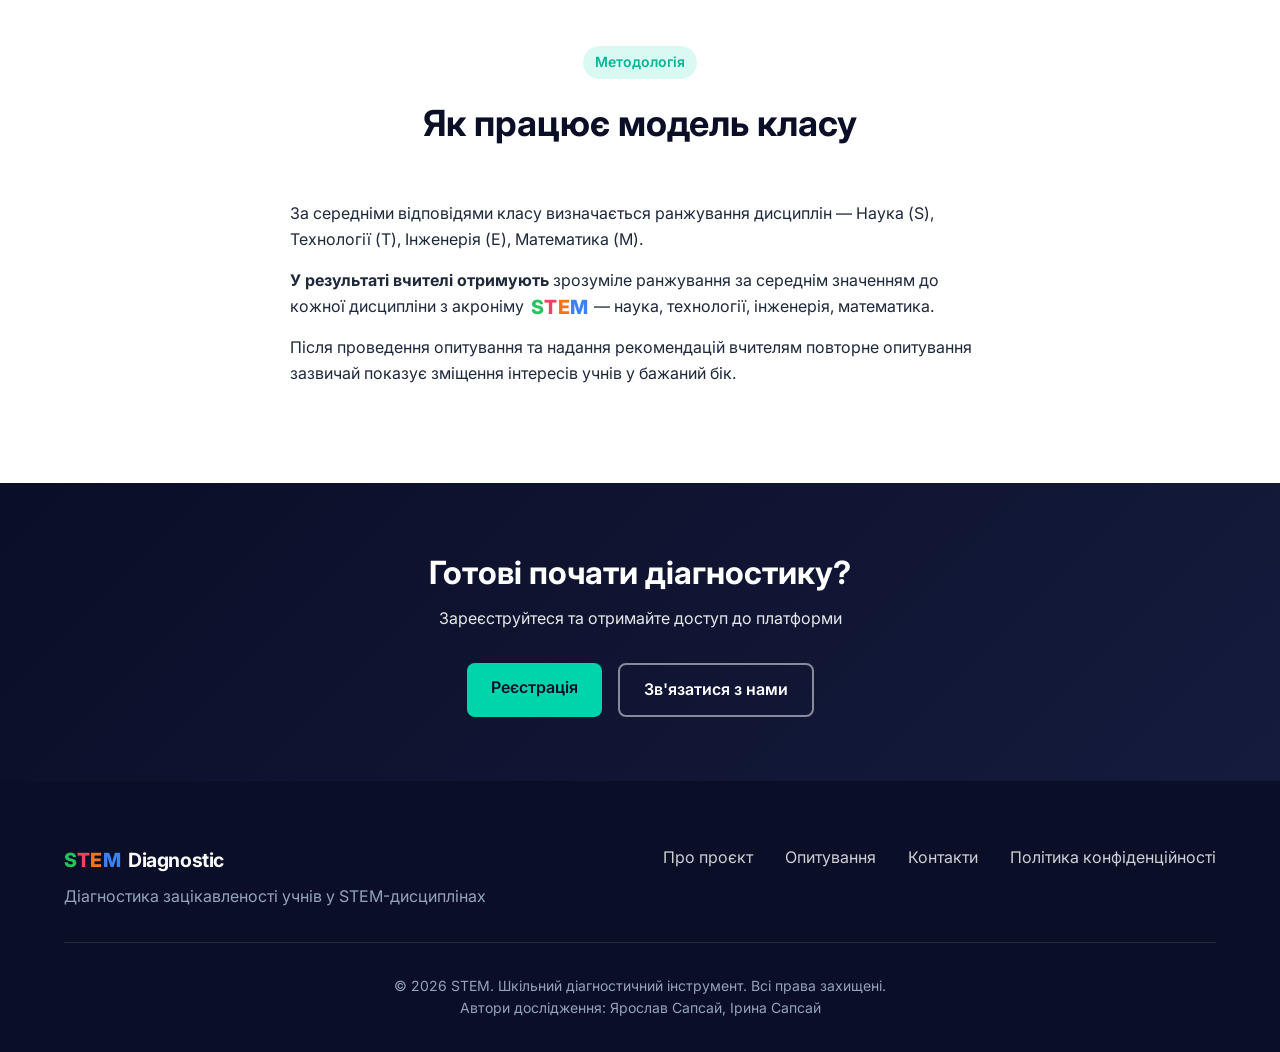
==== commit c263a007: "Add files via upload" ====
--- a/frontend/index.html
+++ b/frontend/index.html
@@ -3,7 +3,8 @@
 <head>
     <meta charset="UTF-8">
     <meta name="viewport" content="width=device-width, initial-scale=1.0, viewport-fit=cover">
-    <title>STEM. Шкільний діагностичний інструмент</title>
+    <meta name="description" content="STEM Diagnostic — діагностика зацікавленості учнів 5–12 класів у STEM. Опитування, модель класу S/T/E/M, аналітика для школи.">
+    <title>STEM. Цифровий діагностичний інструмент</title>
     <link rel="stylesheet" href="styles.css">
     <link rel="preconnect" href="https://fonts.googleapis.com">
     <link rel="preconnect" href="https://fonts.gstatic.com" crossorigin>
@@ -15,13 +16,14 @@
         <div class="header-top">
             <div class="container header-inner">
                 <a href="index.html" class="logo" aria-label="STEM Diagnostic">
-                    <span class="logo-icon" aria-hidden="true">S</span>
-                    <span class="logo-word">TEM Diagnostic</span>
+                    <span class="logo-stem-letters" aria-hidden="true"><span class="logo-sl logo-sl--s">S</span><span class="logo-sl logo-sl--t">T</span><span class="logo-sl logo-sl--e">E</span><span class="logo-sl logo-sl--m">M</span></span>
+                    <span class="logo-tail">Diagnostic</span>
                 </a>
                 <nav class="nav">
                     <a href="#about">Про проєкт</a>
                     <a href="#features">Можливості</a>
-                    <a href="#director-dashboard">Аналітика директора</a>
+                    <a href="#director-dashboard">Шкільна аналітика</a>
+                    <a href="#teacher-hub-demo">Кабінет вчителя</a>
                     <a href="#survey-demo">Опитування</a>
                     <a href="contact.html">Контакти</a>
                     <a href="login.html" class="btn btn-ghost stem-auth-login">Увійти</a>
@@ -38,10 +40,10 @@
             <div class="hero-overlay"></div>
         </div>
         <div class="container hero-content">
-            <span class="hero-badge">Діагностика зацікавленості учнів</span>
-            <h1>STEM. Шкільний діагностичний інструмент</h1>
-            <p>Цифрова платформа для визначення зацікавленості учнів 5–9 класів у вивченні STEM-дисциплін на основі моделі класу та методичних рекомендацій для педагогів</p>
-                <div class="hero-actions">
+            <span class="hero-badge">Діагностика зацікавленості учнів <span class="hero-grade-range hero-grade-range--dense">5–12</span> класів</span>
+            <h1>STEM. Цифровий діагностичний інструмент</h1>
+            <p class="hero-lead">Цифрова платформа для визначення зацікавленості учнів <span class="hero-grade-range" title="Охоплення: від 5-го до 12-го класу">5–12 класів</span> у вивченні STEM-дисциплін на основі моделі класу та методичних рекомендацій для педагогів (шкільний модуль також відомий як STEM Diagnostic).</p>
+            <div class="hero-actions">
                 <a href="register.html" class="btn btn-accent btn-lg stem-auth-register">Реєстрація</a>
                 <a href="survey.html" class="btn btn-outline-light btn-lg">Пройти опитування</a>
             </div>
@@ -59,10 +61,9 @@
                     <img src="https://images.unsplash.com/photo-1503676260728-1c00da094a0b?w=600&q=80" alt="STEM навчання">
                 </div>
                 <div class="about-text">
-                    <p>У статті описано підхід для підвищення зацікавленості учнів до вивчення STEM-дисциплін відповідно до запиту школярів. Авторами запропоновано модель класу, яку було застосовано під час дослідження, для допомоги у діагностиці зацікавленості учнів 5–9 класів вивчати STEM-дисципліни.</p>
-                    <p>У результаті дослідження запропоновано реалізувати ідею підтримки педагогів на основі моделі класу із методичними рекомендаціями за допомогою системи «СТЕМ. Шкільний діагностичний інструмент».</p>
-                    <p><strong>Ключові слова:</strong> STEM-дисципліни, зацікавленість у STEM, STEM освіта, «STEM. Шкільний діагностичний інструмент»</p>
-                    <p>Цифрові діагностичні інструменти для вивчення STEM-дисциплін є дієвими для планування навчального процесу. На сьогодні школи все більше роблять акцент на вивченні STEM-дисциплін.</p>
+                    <p>У веб-застосунку реалізовано підхід до діагностики зацікавленості учнів у STEM-дисциплінах. Запропоновано авторську розробку «модель класу», яка будується індивідуально для закладу загальної середньої освіти за результатом опитування школярів. Даний інструмент допомагає керівництву й учителям запланувати, за запитами учнів, вивчення STEM-предметів.</p>
+                    <p>Для середньої та старшої школи платформа вираховує зведені показники по класах, ранжування дисциплін і підказки щодо подальших кроків.</p>
+                    <p>STEM Diagnostic — це платформа, яка допомагає школі реалізовувати STEM-підхід до навчання з урахуванням зацікавленості учнів; надає рекомендації вчителям щодо подальших кроків для підтримки та/або підсилення зацікавленості учнів до майбутньої кар'єри у STEM.</p>
                 </div>
             </div>
         </div>
@@ -80,7 +81,7 @@
                         <img src="https://images.unsplash.com/photo-1532094349884-543bc11b234d?w=200&q=80" alt="">
                     </div>
                     <h3>STEM Semantics Survey</h3>
-                    <p>Українськомовний опитувальник для оцінки ставлення учнів до науки, математики, інженерії та технологій. Шкала Лікерта 1–7.</p>
+                    <p>Українськомовний опитувальник для оцінки ставлення учнів до науки, математики, інженерії та технологій.</p>
                 </div>
                 <div class="feature-card">
                     <div class="feature-icon">
@@ -94,125 +95,153 @@
                         <img src="https://images.unsplash.com/photo-1522202176988-66273c2fd55f?w=200&q=80" alt="">
                     </div>
                     <h3>Методичні рекомендації</h3>
-                    <p>Персоналізовані рекомендації для педагогів щодо підвищення зацікавленості учнів у дисциплінах на III та IV місцях.</p>
+                    <p>Персоналізовані рекомендації для педагогів щодо підвищення зацікавленості учнів у STEM.</p>
                 </div>
                 <div class="feature-card">
                     <div class="feature-icon">
                         <img src="https://images.unsplash.com/photo-1551288049-bebda4e38f71?w=200&q=80" alt="">
                     </div>
                     <h3>Аналітика для керівництва</h3>
-                    <p>Зведені звіти для завучів та директорів. Порівняльний аналіз між класами та школами.</p>
-                </div>
-            </div>
-        </div>
-    </section>
-
-    <section id="director-dashboard" class="section director-mock-section" aria-labelledby="director-mock-title">
-        <div class="container">
-            <div class="section-header">
-                <span class="section-badge">Керівництво школи</span>
-                <h2 id="director-mock-title">Інтерфейс аналітики для директора</h2>
-                <p class="section-desc">У кабінеті після входу доступні ті самі екрани: вибір опитування, діаграми дисциплін S/T/E/M, порівняння класів і експорт звітів. Нижче — <strong>статичний макет</strong> реалізованого інтерфейсу (без живих даних).</p>
-            </div>
-
-            <div class="director-mock-shell" role="img" aria-label="Приклад вікна панелі керування з блоком аналітики школи">
-                <div class="director-mock-chrome">
+                    <p>Розроблені звіти для директора школи та заступника. Розроблений порівняльний аналіз між класами у середній та старшій школі.</p>
+                </div>
+            </div>
+        </div>
+    </section>
+
+    <section id="teacher-hub-demo" class="section teacher-hub-demo-section" aria-labelledby="teacher-hub-demo-title">
+        <div class="container">
+            <div class="section-header">
+                <span class="section-badge">Викладач</span>
+                <h2 id="teacher-hub-demo-title">Кабінет вчителя та графіки по класах</h2>
+                <p class="section-desc">
+                    Приклад екрану кабінету вчителя з умовними даними. У робочому акаунті підставляються реальні результати опитування.
+                </p>
+            </div>
+
+            <div class="teacher-hub-demo-shell" role="region" aria-label="Демо кабінету вчителя">
+                <div class="teacher-hub-demo-chrome">
                     <span class="director-mock-dots" aria-hidden="true"><i></i><i></i><i></i></span>
-                    <span class="director-mock-chrome-title">Панель керування · аналітика школи</span>
-                </div>
-                <div class="director-mock-body">
-                    <div class="director-mock-card">
-                        <div class="director-mock-card-head">
-                            <span class="director-mock-badge">Директор / завуч</span>
-                            <h3 class="director-mock-h3">Аналітика школи</h3>
+                    <span class="teacher-hub-demo-chrome-title">Кабінет вчителя · STEM Diagnostic (демо)</span>
+                </div>
+                <div class="teacher-hub-demo-body">
+                    <div class="card teacher-hub-stem-card" style="margin-bottom: 1rem">
+                        <h3 class="teacher-hub-charts-h3">Ваша STEM-лінія (демо)</h3>
+                        <p class="teacher-hub-body"><strong>Математика (M)</strong></p>
+                    </div>
+
+                    <div class="teacher-hub-survey-toolbar">
+                        <span class="teacher-hub-demo-toolbar-label">Опитування</span>
+                        <div class="director-mock-select" aria-hidden="true">STEM Semantics Survey — І півріччя</div>
+                    </div>
+
+                    <div class="teacher-hub-charts-wrap" aria-labelledby="demoTeacherChartsHeading">
+                        <h3 id="demoTeacherChartsHeading" class="teacher-hub-charts-h3">Графіки по ваших класах</h3>
+                        <p id="demoTeacherChartStatus" class="teacher-hub-chart-status" aria-live="polite"></p>
+
+                        <fieldset class="teacher-hub-chart-fieldset">
+                            <legend>Класи</legend>
+                            <div id="demoTeacherClassIncludeList" class="teacher-hub-class-check-grid"></div>
+                        </fieldset>
+
+                        <div class="teacher-hub-chart-split">
+                            <fieldset class="teacher-hub-chart-fieldset teacher-hub-chart-fieldset--grow">
+                                <legend>Середній бал по вашій лінії</legend>
+                                <div class="teacher-hub-chart-canvas-bar">
+                                    <canvas id="demoTeacherStemBarCanvas" aria-label="Середній бал по класах"></canvas>
+                                </div>
+                            </fieldset>
+
+                            <fieldset class="teacher-hub-chart-fieldset teacher-hub-chart-fieldset--donut">
+                                <legend>Розподіл за порогом 6 балів</legend>
+                                <div class="teacher-hub-donut-toggles">
+                                    <label class="teacher-hub-donut-toggle">
+                                        <input type="checkbox" id="demoTeacherDonutSalad" checked />
+                                        Класи з зацікавленням
+                                    </label>
+                                    <label class="teacher-hub-donut-toggle">
+                                        <input type="checkbox" id="demoTeacherDonutBlue" checked />
+                                        Класи з необхідним доопрацюванням
+                                    </label>
+                                </div>
+                                <div class="teacher-hub-chart-canvas-donut">
+                                    <canvas id="demoTeacherDonutCanvas" aria-label="Розподіл класів за балом"></canvas>
+                                </div>
+                                <p id="demoTeacherDonutCaption" class="teacher-hub-chart-caption"></p>
+                            </fieldset>
                         </div>
-                        <div class="director-mock-form">
-                            <label class="director-mock-label">Опитування</label>
-                            <div class="director-mock-select" aria-hidden="true">STEM Semantics Survey — І півріччя 2025-2026</div>
-                            <div class="director-mock-actions">
-                                <span class="director-mock-btn director-mock-btn--primary">Показати зведення по класах</span>
-                                <span class="director-mock-btn director-mock-btn--ghost">Порівняти півріччя</span>
+
+                        <div class="teacher-hub-materials-section" aria-labelledby="demoTeacherMaterialsHeading">
+                            <h3 id="demoTeacherMaterialsHeading" class="teacher-hub-charts-h3 teacher-hub-materials-title">
+                                Розбір матеріалів під індивідуальну програму
+                            </h3>
+                            <p class="teacher-hub-materials-lead">
+                                План роботи узгоджений із вашою STEM-лінією (математика у прикладі). Оберіть класи в списку вище — далі для кожного є згорнутий блок: натисніть «Розгорнути план», щоб побачити кроки. Знову «Згорнути», коли огляду достатньо.
+                            </p>
+                            <p id="demoTeacherMaterialsStatus" class="teacher-hub-materials-status" aria-live="polite"></p>
+                            <div id="demoTeacherMaterialsGrid" class="teacher-hub-materials-grid teacher-hub-materials-grid--accordion"></div>
+                        </div>
+                    </div>
+
+                    <p class="teacher-hub-demo-footnote">
+                        Повний кабінет після <a href="login.html" class="stem-auth-login">входу</a>: <a href="teacher-hub.html">Кабінет вчителя</a>.
+                    </p>
+                </div>
+            </div>
+
+            <div id="director-dashboard" class="teacher-hub-demo-director-below">
+                <button
+                    type="button"
+                    class="btn btn-outline director-dashboard-reveal-btn"
+                    id="directorDemoToggle"
+                    aria-expanded="false"
+                    aria-controls="directorDemoCollapsible"
+                >
+                    Демо для директора
+                </button>
+
+                <div id="directorDemoCollapsible" class="director-demo-collapsible" hidden>
+                    <div class="section-header director-demo-collapsible-header">
+                        <span class="section-badge">Керівництво школи</span>
+                        <h2 id="director-mock-title">Шкільна аналітика</h2>
+                        <p class="section-desc section-desc--director-lead">Представлено візуалізований аналіз опитування: по класах, окремо для середньої (5–9 клас) та старшої школи (10–12 класи). Аналітику щодо зацікавленості учнів у вивченні STEM-дисциплін подано у вигляді таблиць та графічних діаграм. Результати опитування візуалізовано за результатами опитування проведеними у І та ІІ півріччях та показано їх порівняльний аналіз. Системою пропонується перегляд даних за різними роками.<br /><br />Нижче подано приклад аналітики умовного закладу загальної середньої освіти №&nbsp;204.</p>
+                    </div>
+
+                    <div class="director-mock-shell" role="region" aria-label="Шкільна аналітика та зведення по класах">
+                        <div class="director-mock-chrome">
+                            <span class="director-mock-dots" aria-hidden="true"><i></i><i></i><i></i></span>
+                            <span class="director-mock-chrome-title">Панель керування · аналітика школи</span>
+                        </div>
+                        <div class="director-mock-body">
+                            <div class="director-mock-card">
+                                <div class="director-mock-card-head">
+                                    <span class="director-mock-badge">Директор/заступник директора</span>
+                                    <h3 class="director-mock-h3">Аналітика школи</h3>
+                                </div>
+                                <div class="director-mock-form">
+                                    <label class="director-mock-label">Опитування</label>
+                                    <div class="director-mock-select" aria-hidden="true">STEM Semantics Survey — І півріччя (приклад для ЗЗСО №204)</div>
+                                    <div class="director-mock-actions">
+                                        <span class="director-mock-btn director-mock-btn--primary">Показати зведення по класах</span>
+                                        <span class="director-mock-btn director-mock-btn--ghost">Порівняти півріччя</span>
+                                    </div>
+                                </div>
+
+                                <div class="director-demo-live-wrap" id="directorDemoVizMount" aria-live="polite"></div>
+
+                                <p class="director-mock-export-label" id="director-mock-export-label">Експорт результатів (у кабінеті після входу)</p>
+                                <div class="director-mock-exports" role="group" aria-labelledby="director-mock-export-label">
+                                    <a class="director-mock-exp" href="login.html">Експорт CSV</a>
+                                    <a class="director-mock-exp" href="login.html">Експорт Excel</a>
+                                    <a class="director-mock-exp" href="login.html">Експорт PDF</a>
+                                    <a class="director-mock-exp" href="login.html">Експорт Word (DOCX)</a>
+                                </div>
                             </div>
                         </div>
-
-                        <div class="director-mock-viz-grid">
-                            <div class="director-mock-viz-block">
-                                <h4 class="director-mock-viz-title">Частки дисциплін (S / T / E / M)</h4>
-                                <div class="director-mock-donut-wrap">
-                                    <div class="director-mock-donut" aria-hidden="true"></div>
-                                    <ul class="director-mock-legend">
-                                        <li><span class="dm-l swatch-s"></span> Наука (S)</li>
-                                        <li><span class="dm-l swatch-t"></span> Технології (T)</li>
-                                        <li><span class="dm-l swatch-e"></span> Інженерія (E)</li>
-                                        <li><span class="dm-l swatch-m"></span> Математика (M)</li>
-                                    </ul>
-                                </div>
-                            </div>
-                            <div class="director-mock-viz-block director-mock-viz-block--wide">
-                                <h4 class="director-mock-viz-title">Класи: середні S · T · E · M (шкала 1–7)</h4>
-                                <div class="director-mock-bars" aria-hidden="true">
-                                    <div class="director-mock-bar-row">
-                                        <span class="director-mock-class">1-А</span>
-                                        <div class="director-mock-bar-track">
-                                            <div class="dm-col"><i class="b s" style="height:72%"></i></div>
-                                            <div class="dm-col"><i class="b t" style="height:58%"></i></div>
-                                            <div class="dm-col"><i class="b e" style="height:65%"></i></div>
-                                            <div class="dm-col"><i class="b m" style="height:80%"></i></div>
-                                        </div>
-                                    </div>
-                                    <div class="director-mock-bar-row">
-                                        <span class="director-mock-class">1-Б</span>
-                                        <div class="director-mock-bar-track">
-                                            <div class="dm-col"><i class="b s" style="height:68%"></i></div>
-                                            <div class="dm-col"><i class="b t" style="height:62%"></i></div>
-                                            <div class="dm-col"><i class="b e" style="height:70%"></i></div>
-                                            <div class="dm-col"><i class="b m" style="height:55%"></i></div>
-                                        </div>
-                                    </div>
-                                    <div class="director-mock-bar-row">
-                                        <span class="director-mock-class">2-А</span>
-                                        <div class="director-mock-bar-track">
-                                            <div class="dm-col"><i class="b s" style="height:75%"></i></div>
-                                            <div class="dm-col"><i class="b t" style="height:70%"></i></div>
-                                            <div class="dm-col"><i class="b e" style="height:58%"></i></div>
-                                            <div class="dm-col"><i class="b m" style="height:72%"></i></div>
-                                        </div>
-                                    </div>
-                                </div>
-                                <div class="director-mock-bar-keys">
-                                    <span><i class="k s"></i> S</span>
-                                    <span><i class="k t"></i> T</span>
-                                    <span><i class="k e"></i> E</span>
-                                    <span><i class="k m"></i> M</span>
-                                </div>
-                            </div>
-                        </div>
-
-                        <div class="director-mock-table-wrap">
-                            <table class="director-mock-table">
-                                <thead>
-                                    <tr><th>Клас</th><th>S</th><th>T</th><th>E</th><th>M</th><th>Ранг</th></tr>
-                                </thead>
-                                <tbody>
-                                    <tr><td>1-А</td><td>5.2</td><td>4.1</td><td>4.5</td><td>5.8</td><td>M-S-E-T</td></tr>
-                                    <tr><td>1-Б</td><td>4.9</td><td>4.4</td><td>4.8</td><td>4.2</td><td>S-E-T-M</td></tr>
-                                    <tr><td>2-А</td><td>5.1</td><td>4.9</td><td>4.0</td><td>5.0</td><td>S-M-T-E</td></tr>
-                                </tbody>
-                            </table>
-                        </div>
-
-                        <p class="director-mock-export-label" id="director-mock-export-label">Експорт результатів (як на панелі керування)</p>
-                        <div class="director-mock-exports" role="group" aria-labelledby="director-mock-export-label">
-                            <span class="director-mock-exp">Експорт CSV</span>
-                            <span class="director-mock-exp">Експорт Excel</span>
-                            <span class="director-mock-exp">Експорт PDF</span>
-                            <span class="director-mock-exp">Експорт Word (DOCX)</span>
-                        </div>
-                    </div>
-                </div>
-            </div>
-
-            <p class="director-mock-footnote">Повна інтерактивна версія з вашими даними — у <a href="login.html" class="stem-auth-login">кабінеті</a> на сторінці «Панель керування» після входу обліковим записом директора або завуча.</p>
+                    </div>
+
+                    <p class="director-mock-footnote">Повна версія з даними вашого закладу відкривається після входу в систему (меню «Кабінет» / «Увійти») для директора або заступника директора.</p>
+                </div>
+            </div>
         </div>
     </section>
 
@@ -221,13 +250,13 @@
             <div class="section-header">
                 <span class="section-badge">Опитування</span>
                 <h2>STEM Semantics Survey</h2>
-                <p class="section-desc">У проєкті використовується загальноприйнята методика семантичного диференціала: п’ять блоків по п’ять пар понять, оцінка по шкалі від 1 до 7. Конкретні формулювання на головній сторінці не показуємо — вони задаються офіційним набором питань після імпорту в <strong>Moodle</strong> (файл <code>moodle/stem_semantics_survey.xml</code> у репозиторії).</p>
+                <p class="section-desc">Опитування складається з 5 запитань, які містять 5 пар понять. Відповіді на кожне запитання подано у шкалі Лікерта (від 0 до 7 пунктів). Для проходження тесту відкрийте опитування в застосунку або через кабінет після реєстрації.</p>
             </div>
             <div class="survey-demo-card">
                 <div class="survey-demo-body" style="padding:1.25rem">
-                    <p style="margin:0 0 1rem;line-height:1.6"><strong>Типовий сценарій для школи:</strong> учні проходять опитування в курсі Moodle; викладач експортує відповіді (CSV), після чого їх можна імпортувати в STEM Diagnostic для моделі класу та аналітики — див. <code>moodle/IMPORT_INSTRUCTIONS.md</code>.</p>
-                    <p style="margin:0 0 1rem;line-height:1.6;color:var(--text-light)">Зв’язок із застосунком: облікові записи користувачів і відповіді в БД — у STEM Diagnostic; Moodle лише збирає відповіді в зручному для закладу вигляді, якщо ви обрали цей шлях.</p>
-                    <p style="margin:0 0 1rem;line-height:1.6">Якщо Moodle не використовується, після <a href="register.html" class="stem-auth-inline" data-stem-text-out="реєстрації" data-stem-text-in="обліковому запису">реєстрації</a> та входу опитування можна пройти безпосередньо тут.</p>
+                    <p style="margin:0 0 1rem;line-height:1.6">Учень проходить опитування безпосередньо на платформі. Відповіді одразу враховуються в моделі класу й зведеннях для школи.</p>
+                    <p style="margin:0 0 1rem;line-height:1.6;color:var(--text-light)">Якщо заклад уже зібрав відповіді в іншій системі, їх можна імпортувати в STEM Diagnostic через кабінет керування — школа налаштовує процес окремо.</p>
+                    <p style="margin:0 0 1rem;line-height:1.6">Як почати без додаткових кроків: зареєструватись або увійти й відкрити опитування нижче.</p>
                     <a href="survey.html" class="btn btn-accent">Відкрити опитування в застосунку</a>
                     <a href="login.html" class="btn btn-outline stem-auth-login" style="margin-left:0.5rem">Увійти</a>
                 </div>
@@ -240,14 +269,14 @@
             <div class="stats-grid">
                 <div class="stat-item">
                     <span class="stat-number">5</span>
-                    <span class="stat-label">блоків опитування</span>
+                    <span class="stat-label">запитань</span>
                 </div>
                 <div class="stat-item">
-                    <span class="stat-number">25</span>
-                    <span class="stat-label">питань</span>
-                </div>
-                <div class="stat-item">
-                    <span class="stat-number">5–9</span>
+                    <span class="stat-number">5</span>
+                    <span class="stat-label">пар понять</span>
+                </div>
+                <div class="stat-item stat-item--grade-span" title="Від 5-го до 12-го класу">
+                    <span class="stat-number">5–12</span>
                     <span class="stat-label">класи</span>
                 </div>
                 <div class="stat-item">
@@ -265,8 +294,9 @@
                 <h2>Як працює модель класу</h2>
             </div>
             <div class="method-content">
-                <p>За середнім значенням поставлено у ранкінг систему значення кожної дисципліни (S — Наука, T — Технології, E — Інженерія, M — Математика). Дисципліни на III та IV місцях потребують додаткових методичних рекомендацій для педагогів.</p>
-                <p>Після проведення опитування та надання рекомендацій вчителям, повторне опитування показує дієвість методу — зацікавленість учнів зростає.</p>
+                <p>За середніми відповідями класу визначається ранжування дисциплін — Наука (S), Технології (T), Інженерія (E), Математика (M).</p>
+                <p><strong>У результаті вчителі отримують</strong> зрозуміле ранжування за середнім значенням до кожної дисципліни з акроніму <span class="logo-stem-letters" style="flex-wrap:wrap;vertical-align:middle" aria-hidden="true"><span class="logo-sl logo-sl--s">S</span><span class="logo-sl logo-sl--t">T</span><span class="logo-sl logo-sl--e">E</span><span class="logo-sl logo-sl--m">M</span></span> — наука, технології, інженерія, математика.</p>
+                <p>Після проведення опитування та надання рекомендацій вчителям повторне опитування зазвичай показує зміщення інтересів учнів у бажаний бік.</p>
             </div>
         </div>
     </section>
@@ -288,7 +318,7 @@
         <div class="container">
             <div class="footer-grid">
                 <div class="footer-brand">
-                    <a href="index.html" class="logo" aria-label="STEM Diagnostic"><span class="logo-icon" aria-hidden="true">S</span><span class="logo-word">TEM Diagnostic</span></a>
+                    <a href="index.html" class="logo" aria-label="STEM Diagnostic"><span class="logo-stem-letters" aria-hidden="true"><span class="logo-sl logo-sl--s">S</span><span class="logo-sl logo-sl--t">T</span><span class="logo-sl logo-sl--e">E</span><span class="logo-sl logo-sl--m">M</span></span><span class="logo-tail">Diagnostic</span></a>
                     <p>Діагностика зацікавленості учнів у STEM-дисциплінах</p>
                 </div>
                 <div class="footer-links">
@@ -299,11 +329,15 @@
                 </div>
             </div>
             <div class="footer-bottom">
-                <p>&copy; 2025 STEM. Шкільний діагностичний інструмент. Всі права захищені.</p>
+                <p>&copy; 2026 STEM. Шкільний діагностичний інструмент. Всі права захищені.</p>
                 <p>Автори дослідження: Ярослав Сапсай, Ірина Сапсай</p>
             </div>
         </div>
     </footer>
+    <script src="https://cdn.jsdelivr.net/npm/chart.js@4.4.4/dist/chart.umd.min.js"></script>
     <script src="app.js"></script>
+    <script src="teacher-hub-charts.js"></script>
+    <script src="teacher-hub-demo.js"></script>
+    <script src="director-analytics-demo.js?v=20260517"></script>
 </body>
 </html>
--- a/frontend/styles.css
+++ b/frontend/styles.css
@@ -74,22 +74,65 @@
 
 .header-inner {
     display: flex;
-    justify-content: space-between;
     align-items: center;
+    flex-wrap: nowrap;
+    gap: clamp(0.75rem, 1.75vw, 1.5rem);
     position: relative;
+    justify-content: flex-start;
+    min-width: 0;
 }
 
 .logo {
-    display: flex;
+    display: inline-flex;
     align-items: center;
     gap: 0.5rem;
     font-weight: 700;
     font-size: 1.25rem;
     color: var(--white);
     text-decoration: none;
-}
-
-/* Як на макеті: закруглений квадрат, суцільна м’ята, біла S */
+    white-space: nowrap;
+    flex-shrink: 0;
+}
+
+.logo-stem-letters {
+    display: inline-flex;
+    align-items: baseline;
+    gap: 0.04em;
+    font-weight: 800;
+    font-size: clamp(0.95rem, 2.4vw, 1.22rem);
+    letter-spacing: -0.03em;
+    line-height: 1.1;
+}
+
+.logo-sl {
+    display: inline-block;
+    line-height: 1;
+}
+
+.logo-sl--s {
+    color: #22c55e;
+}
+.logo-sl--t {
+    color: #f43f5e;
+}
+.logo-sl--e {
+    color: #f97316;
+}
+.logo-sl--m {
+    color: #3b82f6;
+}
+
+.logo-tail {
+    font-size: clamp(0.95rem, 2.4vw, 1.22rem);
+    font-weight: 700;
+    letter-spacing: -0.02em;
+    color: rgba(255, 255, 255, 0.98);
+}
+
+.footer-brand .logo-tail {
+    color: rgba(255, 255, 255, 0.98);
+}
+
 .logo-icon {
     width: 40px;
     height: 40px;
@@ -105,10 +148,36 @@
     flex-shrink: 0;
 }
 
+.logo-word {
+    font-size: clamp(0.95rem, 2.4vw, 1.25rem);
+    letter-spacing: -0.02em;
+    line-height: 1.2;
+}
+
 .nav {
     display: flex;
     align-items: center;
-    gap: 2rem;
+    gap: clamp(0.65rem, 1.45vw, 1.35rem);
+    flex-wrap: nowrap;
+    flex: 0 0 auto;
+    margin-left: auto;
+    justify-content: flex-end;
+    min-width: min-content;
+}
+
+@media (max-width: 1100px) {
+    .header .nav > a.btn.stem-auth-login,
+    .header .nav > a.btn.stem-auth-register {
+        width: 100%;
+        flex: unset;
+        max-width: none;
+        text-align: center;
+        box-sizing: border-box;
+        justify-content: center;
+        display: flex;
+        text-overflow: clip;
+        overflow: visible;
+    }
 }
 
 .nav a {
@@ -116,6 +185,24 @@
     text-decoration: none;
     font-weight: 500;
     transition: color 0.2s;
+}
+
+.header .nav a:not(.btn) {
+    white-space: nowrap;
+}
+
+.header .nav a.btn {
+    white-space: nowrap;
+    flex-shrink: 0;
+    display: inline-flex;
+    align-items: center;
+    justify-content: center;
+    line-height: 1.25;
+    padding: 0.32rem 0.72rem;
+    font-size: 0.8125rem;
+    font-weight: 600;
+    border-radius: 6px;
+    box-sizing: border-box;
 }
 
 .nav a:hover {
@@ -220,6 +307,19 @@
     margin-bottom: 1rem;
 }
 
+.hero-content .hero-lead .hero-grade-range {
+    display: inline-block;
+    font-weight: 700;
+    color: #ffffff;
+    border-bottom: 2px solid var(--accent);
+    padding-bottom: 0.05em;
+}
+
+.hero-badge .hero-grade-range--dense {
+    font-weight: 800;
+    letter-spacing: 0.02em;
+}
+
 .hero-content h1 {
     font-size: 3rem;
     font-weight: 700;
@@ -270,6 +370,13 @@
     max-width: 600px;
     margin: 0 auto;
     color: var(--text-light);
+}
+
+/* Узгоджено з шириною макета аналітики; вирівнювання по ширині для наочності довгих абзаців */
+.section-desc--director-lead {
+    max-width: 900px;
+    text-align: justify;
+    text-justify: inter-word;
 }
 
 .about-section {
@@ -442,6 +549,14 @@
     color: var(--accent);
 }
 
+.stat-item--grade-span .stat-number {
+    display: inline-block;
+    padding: 0 0.2em;
+    border-radius: 10px;
+    background: rgba(0, 212, 170, 0.12);
+    box-shadow: 0 0 0 1px rgba(0, 212, 170, 0.35);
+}
+
 .stat-label {
     font-size: 0.9rem;
     color: rgba(255, 255, 255, 0.8);
@@ -459,6 +574,13 @@
 .method-content p {
     margin-bottom: 1rem;
     color: var(--text);
+}
+
+.method-content .logo-stem-letters {
+    display: inline-flex;
+    vertical-align: middle;
+    margin: 0 0.2rem;
+    flex-wrap: wrap;
 }
 
 .cta-section {
@@ -580,7 +702,6 @@
     font-weight: 600;
 }
 
-/* Індикатор складності пароля (класи на #pwdStrength) */
 .pwd-hint {
     font-size: 0.8125rem;
     color: var(--text-light);
@@ -627,7 +748,6 @@
     box-shadow: 0 0 8px rgba(22, 163, 74, 0.35);
 }
 
-/* Сторінка реєстрації */
 .register-page {
     padding-bottom: 3rem;
 }
@@ -867,16 +987,22 @@
     color: var(--dark);
 }
 
-@media (max-width: 1024px) {
-    .features-grid {
-        grid-template-columns: repeat(2, 1fr);
-    }
-    .stats-grid {
-        grid-template-columns: repeat(2, 1fr);
-    }
-}
-
-@media (max-width: 768px) {
+@media (min-width: 1101px) and (max-width: 1320px) {
+    .nav {
+        gap: 1.15rem;
+    }
+
+    .header .nav a:not(.btn) {
+        font-size: 0.875rem;
+    }
+}
+
+@media (max-width: 1100px) {
+    .header-inner {
+        flex-wrap: nowrap;
+        align-items: center;
+    }
+
     .nav {
         display: none;
         position: absolute;
@@ -884,17 +1010,40 @@
         left: 0;
         right: 0;
         flex-direction: column;
+        align-items: stretch;
+        flex-wrap: nowrap;
+        gap: 0.35rem;
         background: var(--dark);
-        padding: 1rem;
-    }
+        padding: 1rem 1.25rem;
+        z-index: 1001;
+        box-shadow: 0 8px 24px rgba(0, 0, 0, 0.35);
+    }
+
     .nav.open {
         display: flex;
-        z-index: 1001;
-        box-shadow: 0 8px 24px rgba(0, 0, 0, 0.35);
-    }
+    }
+
+    .header .nav a:not(.btn) {
+        white-space: normal;
+    }
+
     .mobile-toggle {
         display: block;
-    }
+        flex-shrink: 0;
+        margin-left: auto;
+    }
+}
+
+@media (max-width: 1024px) {
+    .features-grid {
+        grid-template-columns: repeat(2, 1fr);
+    }
+    .stats-grid {
+        grid-template-columns: repeat(2, 1fr);
+    }
+}
+
+@media (max-width: 768px) {
     .hero-content h1 {
         font-size: 2rem;
     }
@@ -946,7 +1095,6 @@
     -webkit-overflow-scrolling: touch;
 }
 
-/* ——— Панель керування: аналітика та мобільна адаптація ——— */
 .page-dashboard {
     padding-bottom: env(safe-area-inset-bottom, 0);
 }
@@ -977,6 +1125,46 @@
 .analytics-school-title {
     margin: 0 0 1rem;
     font-size: 1.05rem;
+}
+
+.analytics-viz-lead {
+    margin-bottom: 1rem;
+    font-size: 0.88rem;
+}
+
+.analytics-tiers-visual {
+    margin-bottom: 1rem;
+}
+
+.analytics-tier-visual-row {
+    display: grid;
+    grid-template-columns: minmax(220px, 300px) minmax(200px, 280px) minmax(0, 1fr);
+    gap: 1rem;
+    align-items: stretch;
+    margin-bottom: 1.5rem;
+}
+
+.analytics-chart-card--tier-donut,
+.analytics-chart-card--tier-bars,
+.analytics-chart-card--tier-radar {
+    min-height: 0;
+}
+
+.analytics-canvas-box--radar {
+    height: 240px;
+}
+
+.analytics-chart-subheading {
+    margin: 0 0 0.5rem;
+    font-size: 0.92rem;
+    font-weight: 600;
+    color: var(--text);
+}
+
+@media (max-width: 900px) {
+    .analytics-tier-visual-row {
+        grid-template-columns: 1fr;
+    }
 }
 
 .analytics-empty-msg {
@@ -997,6 +1185,7 @@
     border-radius: 12px;
     padding: 1rem 1rem 1.25rem;
     box-shadow: 0 2px 12px rgba(15, 23, 42, 0.06);
+    overflow: visible;
 }
 
 .analytics-chart-heading {
@@ -1016,6 +1205,7 @@
 .analytics-canvas-box {
     position: relative;
     width: 100%;
+    overflow: visible;
 }
 
 .analytics-canvas-box--donut {
@@ -1107,9 +1297,39 @@
 
 .school-compare-grid {
     display: grid;
-    grid-template-columns: repeat(auto-fit, minmax(min(100%, 300px), 1fr));
-    gap: 1.25rem;
-    align-items: start;
+    grid-template-columns: 1fr;
+    gap: 2rem;
+    align-items: stretch;
+}
+
+.school-compare-col {
+    min-width: 0;
+    padding: 1rem 1.25rem 1.35rem;
+    border: 1px solid var(--border);
+    border-radius: 12px;
+    background: linear-gradient(180deg, rgba(0, 212, 170, 0.05) 0%, var(--white) 64%);
+    box-shadow: 0 2px 14px rgba(15, 23, 42, 0.06);
+    overflow-x: auto;
+    overflow-y: visible;
+    -webkit-overflow-scrolling: touch;
+}
+
+.school-compare-col .school-analytics-viz {
+    min-width: min(720px, 100%);
+}
+
+.school-compare-col .analytics-tier-visual-row {
+    min-width: 0;
+}
+
+.school-compare-col .analytics-chart-card {
+    min-width: 0;
+}
+
+@media (max-width: 1100px) {
+    .school-compare-col .analytics-tier-visual-row {
+        grid-template-columns: 1fr;
+    }
 }
 
 .school-compare-title {
@@ -1209,11 +1429,32 @@
     }
 }
 
-/* ——— Макет інтерфейсу аналітики для директора (головна) ——— */
-.director-mock-section {
-    background: linear-gradient(180deg, #f1f5f9 0%, var(--white) 32%, #f8fafc 100%);
-    padding-top: 3.5rem;
-    padding-bottom: 3.5rem;
+
+.teacher-hub-demo-director-below {
+    margin-top: 1.75rem;
+    padding-top: 1.35rem;
+    border-top: 1px dashed var(--border);
+    scroll-margin-top: calc(5.25rem + env(safe-area-inset-top, 0px));
+}
+
+.teacher-hub-demo-director-below .director-dashboard-reveal-btn {
+    display: inline-block;
+    width: auto;
+    max-width: none;
+    margin: 0;
+}
+
+.director-demo-collapsible {
+    margin-top: 1rem;
+}
+
+.director-demo-collapsible-header.section-header {
+    text-align: left;
+    padding-top: 0.25rem;
+}
+
+.director-demo-collapsible:not([hidden]) .director-mock-footnote {
+    margin-top: 1rem;
 }
 
 .director-mock-shell {
@@ -1569,6 +1810,30 @@
     white-space: nowrap;
 }
 
+a.director-mock-exp {
+    display: inline-block;
+    text-decoration: none;
+    cursor: pointer;
+    color: var(--text-light);
+}
+
+a.director-mock-exp:hover {
+    border-color: rgba(0, 212, 170, 0.55);
+    color: var(--accent);
+    background: rgba(0, 212, 170, 0.06);
+}
+
+.director-demo-live-wrap {
+    margin-top: 0.35rem;
+    min-width: 0;
+    overflow-x: auto;
+    -webkit-overflow-scrolling: touch;
+}
+
+.director-demo-live-wrap .school-analytics-viz {
+    max-width: 100%;
+}
+
 .director-mock-footnote {
     margin-top: 1.25rem;
     text-align: center;
@@ -1612,3 +1877,1077 @@
         font-size: 0.75rem;
     }
 }
+
+/* Кабінет вчителя */
+.teacher-hub-main {
+    padding-top: max(5.75rem, calc(5rem + env(safe-area-inset-top, 0px)));
+    max-width: 52rem;
+    padding-bottom: 2.5rem;
+}
+
+.teacher-hub-lead {
+    color: var(--text-light);
+    margin-bottom: 1.35rem;
+    line-height: 1.55;
+}
+
+.teacher-hub-h2 {
+    font-size: 1.1rem;
+    margin: 0 0 0.65rem;
+    color: var(--dark);
+}
+
+.teacher-hub-body,
+.teacher-hub-intro {
+    line-height: 1.58;
+}
+
+.teacher-hub-muted {
+    margin-top: 0.5rem;
+    line-height: 1.5;
+}
+
+.teacher-hub-class-grid {
+    display: grid;
+    gap: 1rem;
+    margin-top: 1rem;
+    grid-template-columns: repeat(auto-fill, minmax(15rem, 1fr));
+}
+
+.teacher-hub-class-card {
+    border: 1px solid var(--border);
+    border-radius: 12px;
+    padding: 1rem 1.1rem;
+    background: var(--white);
+}
+
+.teacher-hub-class-card h3 {
+    margin: 0 0 0.35rem;
+    font-size: 1.05rem;
+    color: var(--dark);
+}
+
+.teacher-hub-class-actions {
+    margin-top: 1rem;
+    display: flex;
+    flex-direction: column;
+    gap: 0.5rem;
+}
+
+.teacher-hub-survey-toolbar {
+    margin: 1rem 0 1.25rem;
+    padding: 1rem 1.05rem;
+    border-radius: 12px;
+    border: 1px solid var(--border);
+    background: rgba(226, 232, 240, 0.35);
+}
+
+.teacher-hub-survey-toolbar label {
+    display: block;
+    font-weight: 600;
+    font-size: 0.92rem;
+    margin-bottom: 0.45rem;
+    color: var(--dark);
+}
+
+.teacher-hub-survey-toolbar select {
+    width: 100%;
+    max-width: 100%;
+    padding: 0.6rem 0.75rem;
+    border-radius: 8px;
+    border: 1px solid var(--border);
+    font-size: 1rem;
+    background: var(--white);
+}
+
+.teacher-hub-survey-hint {
+    margin-top: 0.55rem;
+    font-size: 0.85rem;
+    color: var(--text-light);
+    line-height: 1.45;
+}
+
+/* Модальне вікно рекомендацій (кабінет вчителя) */
+.teacher-rec-dialog {
+    border: none;
+    border-radius: 16px;
+    padding: 0;
+    max-width: min(38rem, calc(100vw - 1.5rem));
+    width: 100%;
+    max-height: min(88vh, 42rem);
+    box-shadow:
+        0 4px 6px rgba(15, 23, 42, 0.06),
+        0 22px 48px rgba(15, 23, 42, 0.18);
+}
+
+.teacher-rec-dialog::backdrop {
+    background: rgba(10, 14, 39, 0.52);
+    backdrop-filter: blur(3px);
+}
+
+.teacher-rec-dialog-inner {
+    position: relative;
+    padding: 1.35rem 1.35rem 1.2rem;
+    max-height: min(88vh, 42rem);
+    overflow-y: auto;
+}
+
+.teacher-rec-dialog-close {
+    position: absolute;
+    top: 0.55rem;
+    right: 0.55rem;
+    z-index: 1;
+    font-size: 1.65rem;
+    line-height: 1;
+    padding: 0.2rem 0.55rem;
+    border-radius: 8px;
+    min-height: 44px;
+    min-width: 44px;
+}
+
+.teacher-rec-dialog-title {
+    font-size: 1.15rem;
+    margin: 0 2.25rem 0.35rem 0;
+    color: var(--dark);
+    line-height: 1.35;
+}
+
+.teacher-rec-muted {
+    font-size: 0.88rem;
+    color: var(--text-light);
+    margin: 0 0 1rem;
+    line-height: 1.45;
+}
+
+.teacher-rec-loading {
+    padding: 1.25rem 0;
+    color: var(--text-light);
+}
+
+.teacher-rec-error {
+    padding: 0.85rem;
+    border-radius: 10px;
+    background: rgba(220, 38, 38, 0.08);
+    color: var(--error);
+    font-size: 0.92rem;
+}
+
+.teacher-rec-section {
+    margin-bottom: 1.35rem;
+}
+
+.teacher-rec-section:last-of-type {
+    margin-bottom: 1rem;
+}
+
+.teacher-rec-h3 {
+    font-size: 0.82rem;
+    text-transform: uppercase;
+    letter-spacing: 0.04em;
+    color: var(--primary-dark);
+    margin: 0 0 0.55rem;
+    font-weight: 700;
+}
+
+.teacher-rec-section-body {
+    font-size: 0.95rem;
+    line-height: 1.62;
+    color: var(--text);
+}
+
+.teacher-rec-section-body p + p {
+    margin-top: 0.65rem;
+}
+
+.teacher-rec-ranking-list {
+    margin: 0.45rem 0 0;
+    padding-left: 1.25rem;
+}
+
+.teacher-rec-intro {
+    margin-bottom: 0.85rem;
+    font-size: 0.93rem;
+    line-height: 1.55;
+}
+
+.teacher-rec-block {
+    padding: 0.85rem 0;
+    border-top: 1px solid var(--border);
+}
+
+.teacher-rec-block:first-of-type {
+    border-top: none;
+    padding-top: 0;
+}
+
+.teacher-rec-title {
+    font-size: 1rem;
+    margin: 0 0 0.45rem;
+    color: var(--dark);
+}
+
+.teacher-rec-hints {
+    margin: 0;
+    padding-left: 1.2rem;
+    line-height: 1.55;
+}
+
+.teacher-rec-hints li + li {
+    margin-top: 0.35rem;
+}
+
+.teacher-rec-note {
+    margin-top: 0.55rem;
+    font-size: 0.88rem;
+    color: var(--text-light);
+    line-height: 1.5;
+}
+
+.teacher-rec-links {
+    margin-top: 0.55rem;
+    font-size: 0.88rem;
+}
+
+.teacher-rec-links a {
+    color: var(--primary-dark);
+    font-weight: 600;
+}
+
+.teacher-rec-footer-actions {
+    margin-top: 1rem;
+    padding-top: 1rem;
+    border-top: 1px solid var(--border);
+}
+
+/* Графіки кабінету вчителя */
+.teacher-hub-charts-wrap {
+    margin-top: 1.25rem;
+    padding-top: 1.25rem;
+    border-top: 1px solid var(--border);
+}
+
+.teacher-hub-charts-h3 {
+    font-size: 1.05rem;
+    margin: 0 0 0.5rem;
+    color: var(--dark);
+}
+
+.teacher-hub-chart-help {
+    font-size: 0.9rem;
+    line-height: 1.58;
+    color: var(--text);
+    margin: 0 0 0.65rem;
+}
+
+.teacher-hub-chart-help-sub {
+    font-size: 0.84rem;
+    line-height: 1.5;
+    color: var(--text-light);
+    margin: 0 0 0.65rem;
+}
+
+.teacher-hub-chart-status {
+    min-height: 1.35rem;
+    font-size: 0.85rem;
+    color: var(--text-light);
+    margin-bottom: 0.75rem;
+}
+
+.teacher-hub-chart-quiet {
+    font-size: 0.88rem;
+    color: var(--text-light);
+}
+
+.teacher-hub-chart-fieldset {
+    border: 1px solid var(--border);
+    border-radius: 12px;
+    padding: 0.85rem 1rem 1rem;
+    margin: 0 0 1rem;
+    background: rgba(248, 250, 252, 0.65);
+}
+
+.teacher-hub-chart-fieldset legend {
+    font-weight: 700;
+    font-size: 0.82rem;
+    padding: 0 0.35rem;
+    color: var(--dark);
+}
+
+.teacher-hub-chart-split {
+    display: grid;
+    gap: 1rem;
+    grid-template-columns: 1fr;
+}
+
+@media (min-width: 900px) {
+    .teacher-hub-chart-split {
+        grid-template-columns: 1.35fr 1fr;
+        align-items: start;
+    }
+}
+
+.teacher-hub-chart-fieldset--grow {
+    min-width: 0;
+}
+
+.teacher-hub-chart-fieldset--donut {
+    min-width: 0;
+}
+
+.teacher-hub-class-check-grid {
+    display: flex;
+    flex-wrap: wrap;
+    gap: 0.45rem 1rem;
+}
+
+.teacher-hub-class-toggle {
+    display: inline-flex;
+    align-items: center;
+    gap: 0.35rem;
+    font-size: 0.9rem;
+    cursor: pointer;
+    user-select: none;
+}
+
+.teacher-hub-axis-toggles {
+    display: flex;
+    flex-wrap: wrap;
+    gap: 0.45rem 1rem;
+    margin-bottom: 0.65rem;
+}
+
+.teacher-hub-axis-toggle {
+    display: inline-flex;
+    align-items: center;
+    gap: 0.35rem;
+    font-size: 0.88rem;
+    cursor: pointer;
+}
+
+.teacher-hub-axis-toggle--specialty {
+    font-weight: 700;
+    color: var(--dark);
+}
+
+.teacher-hub-chart-canvas-bar {
+    position: relative;
+    height: min(320px, 55vw);
+    margin-top: 0.35rem;
+}
+
+.teacher-hub-chart-canvas-donut {
+    position: relative;
+    height: min(260px, 52vw);
+    margin-top: 0.35rem;
+}
+
+.teacher-hub-chart-canvas-bar canvas,
+.teacher-hub-chart-canvas-donut canvas {
+    max-height: 100%;
+}
+
+.teacher-hub-donut-toggles {
+    display: flex;
+    flex-direction: column;
+    gap: 0.4rem;
+    margin-bottom: 0.35rem;
+}
+
+.teacher-hub-donut-toggle {
+    display: flex;
+    align-items: flex-start;
+    gap: 0.45rem;
+    font-size: 0.86rem;
+    line-height: 1.45;
+    cursor: pointer;
+}
+
+.teacher-hub-chart-caption {
+    margin: 0.65rem 0 0;
+    font-size: 0.82rem;
+    color: var(--text-light);
+    line-height: 1.45;
+}
+
+/* Матеріали під індивідуальну програму (кабінет вчителя / демо) */
+.teacher-hub-materials-section {
+    margin-top: 1.35rem;
+    padding-top: 1rem;
+    border-top: 1px solid var(--border);
+}
+
+.teacher-hub-materials-title {
+    margin-bottom: 0.35rem;
+}
+
+.teacher-hub-materials-lead {
+    margin: 0 0 0.85rem;
+    font-size: 0.92rem;
+    line-height: 1.55;
+    color: var(--text-muted, var(--text-light));
+}
+
+.teacher-hub-materials-status {
+    margin: 0 0 0.65rem;
+    font-size: 0.85rem;
+    color: var(--text-light);
+}
+
+.teacher-hub-materials-grid {
+    display: grid;
+    gap: 0.95rem;
+    grid-template-columns: 1fr;
+}
+
+.teacher-hub-materials-grid--accordion {
+    display: flex;
+    flex-direction: column;
+    gap: 0.68rem;
+}
+
+@media (min-width: 640px) {
+    .teacher-hub-materials-grid:not(.teacher-hub-materials-grid--accordion) {
+        grid-template-columns: repeat(auto-fill, minmax(280px, 1fr));
+    }
+}
+
+.teacher-hub-material-card {
+    border-radius: var(--radius, 8px);
+    border: 1px solid var(--border);
+    padding: 0.85rem 1rem;
+    background: rgba(249, 250, 252, 0.65);
+}
+
+.teacher-hub-material-head {
+    margin-bottom: 0.65rem;
+    padding-bottom: 0.5rem;
+    border-bottom: 1px dashed var(--border);
+}
+
+.teacher-hub-material-h4 {
+    margin: 0;
+    font-size: 1rem;
+    font-weight: 600;
+}
+
+.teacher-hub-material-body .teacher-hub-material-block:last-child {
+    margin-bottom: 0;
+}
+
+.teacher-hub-material-block {
+    margin: 0 0 1rem;
+}
+
+.teacher-hub-material-h5 {
+    margin: 0 0 0.35rem;
+    font-size: 0.9rem;
+    font-weight: 600;
+    color: var(--accent, #2266aa);
+}
+
+.teacher-hub-material-ul {
+    margin: 0;
+    padding-left: 1.15rem;
+    font-size: 0.875rem;
+    line-height: 1.52;
+}
+
+.teacher-hub-material-note {
+    margin: 0.45rem 0 0;
+    font-size: 0.845rem;
+    line-height: 1.52;
+}
+
+.teacher-hub-material-links {
+    margin: 0.45rem 0 0;
+    font-size: 0.85rem;
+}
+
+.teacher-hub-material-folder {
+    border-radius: var(--radius, 8px);
+    border: 1px solid var(--border);
+    background: var(--white);
+}
+
+.teacher-hub-material-folder-bar {
+    display: flex;
+    align-items: center;
+    justify-content: space-between;
+    gap: 0.75rem;
+    flex-wrap: wrap;
+    padding: 0.68rem 0.92rem;
+    background: rgba(249, 250, 252, 0.9);
+}
+
+.teacher-hub-material-folder-title {
+    font-size: 0.94rem;
+    line-height: 1.4;
+}
+
+.teacher-hub-material-folder-btn {
+    flex-shrink: 0;
+    font-size: 0.848rem;
+    padding: 0.35rem 0.95rem;
+    min-height: 2.25rem;
+}
+
+.teacher-hub-material-folder-panel {
+    border-top: 1px dashed var(--border);
+    padding: 0 1rem 1rem;
+    background: var(--white);
+}
+
+.teacher-hub-material-folder-body-inner {
+    padding-top: 0.85rem;
+}
+
+.teacher-hub-material-folder-footer {
+    margin-top: 1rem;
+    padding-top: 0.92rem;
+    border-top: 1px dashed var(--border);
+}
+
+.teacher-hub-material-class-page-link {
+    font-size: 0.848rem;
+    padding: 0.35rem 0.95rem;
+    font-weight: 600;
+}
+
+.teacher-hub-material-card-footer {
+    margin-top: 0.65rem;
+    padding-top: 0.72rem;
+    border-top: 1px dashed var(--border);
+}
+
+.teacher-hub-material-class-page-btn {
+    font-size: 0.848rem;
+    padding: 0.35rem 0.95rem;
+    font-weight: 600;
+}
+
+/* Демо кабінету вчителя на головній */
+.teacher-hub-demo-section {
+    background: linear-gradient(180deg, #f8fafc 0%, #ffffff 100%);
+}
+
+.teacher-hub-demo-shell {
+    border-radius: 14px;
+    border: 1px solid var(--border);
+    overflow: hidden;
+    box-shadow: 0 18px 40px rgba(15, 23, 42, 0.07);
+    background: var(--white);
+    margin-top: 1rem;
+}
+
+.teacher-hub-demo-chrome {
+    display: flex;
+    align-items: center;
+    gap: 0.65rem;
+    padding: 0.55rem 0.85rem;
+    background: var(--dark-light);
+    color: rgba(255, 255, 255, 0.92);
+    font-size: 0.82rem;
+}
+
+.teacher-hub-demo-chrome-title {
+    flex: 1;
+    white-space: nowrap;
+    overflow: hidden;
+    text-overflow: ellipsis;
+}
+
+.teacher-hub-demo-body {
+    padding: 1rem 1.1rem 1.25rem;
+}
+
+.teacher-hub-demo-toolbar-label {
+    display: block;
+    font-weight: 600;
+    font-size: 0.92rem;
+    margin-bottom: 0.45rem;
+    color: var(--dark);
+}
+
+.teacher-hub-demo-footnote {
+    margin-top: 1rem;
+    font-size: 0.88rem;
+    color: var(--text-light);
+    line-height: 1.55;
+}
+
+.page-survey {
+    padding-bottom: env(safe-area-inset-bottom, 0);
+}
+
+.survey-page-main {
+    padding-top: max(5.5rem, calc(4.5rem + env(safe-area-inset-top, 0px)));
+    padding-left: max(1rem, env(safe-area-inset-left, 0px));
+    padding-right: max(1rem, env(safe-area-inset-right, 0px));
+}
+
+.survey-card {
+    max-width: 100%;
+    overflow-x: hidden;
+}
+
+.survey-lead {
+    font-size: clamp(0.88rem, 3vw, 1rem);
+    line-height: 1.55;
+    margin-bottom: 1rem;
+    color: var(--text);
+}
+
+.survey-lead code {
+    font-size: 0.82em;
+    word-break: break-all;
+}
+
+.survey-select {
+    width: 100%;
+    padding: 0.65rem 0.75rem;
+    border: 1px solid var(--border);
+    border-radius: 8px;
+    font-size: 1rem;
+    max-width: 100%;
+    background: var(--white);
+}
+
+.stem-survey-block {
+    margin: 1.35rem 0;
+    padding: 0.85rem 1rem;
+    background: #f8fafc;
+    border-radius: 0.5rem;
+}
+
+.stem-survey-block h3 {
+    margin-bottom: 0.85rem;
+    color: var(--accent);
+    font-size: clamp(1rem, 4vw, 1.15rem);
+    line-height: 1.35;
+}
+
+.stem-survey-row {
+    display: flex;
+    flex-wrap: wrap;
+    align-items: flex-start;
+    gap: 0.45rem 0.5rem;
+    margin: 0.5rem 0;
+    padding-bottom: 0.55rem;
+    border-bottom: 1px solid var(--border);
+}
+
+.stem-survey-row:last-child {
+    border-bottom: none;
+    padding-bottom: 0;
+}
+
+.stem-survey-poles {
+    flex: 1 1 100%;
+    font-size: clamp(0.78rem, 3.2vw, 0.92rem);
+    line-height: 1.4;
+    color: var(--text);
+}
+
+.page-survey .stem-survey-scale {
+    display: flex;
+    flex-wrap: wrap;
+    gap: 0.2rem;
+    align-items: center;
+}
+
+.page-survey .stem-survey-scale input {
+    position: absolute;
+    opacity: 0;
+    width: 0;
+    height: 0;
+    pointer-events: none;
+}
+
+.page-survey .stem-survey-scale label {
+    display: inline-flex;
+    align-items: center;
+    justify-content: center;
+    min-width: 1.65rem;
+    min-height: 2rem;
+    padding: 0.18rem 0.26rem;
+    border: 1px solid var(--border);
+    border-radius: 6px;
+    cursor: pointer;
+    font-size: 0.76rem;
+    font-weight: 600;
+    color: var(--text);
+    transition: background 0.15s, border-color 0.15s, color 0.15s;
+    -webkit-tap-highlight-color: transparent;
+}
+
+.page-survey .stem-survey-scale input:focus-visible + label {
+    outline: 2px solid var(--accent);
+    outline-offset: 2px;
+}
+
+.page-survey .stem-survey-scale input:checked + label {
+    background: var(--accent);
+    color: var(--dark);
+    border-color: var(--accent);
+}
+
+@media (min-width: 520px) {
+    .stem-survey-row {
+        flex-wrap: nowrap;
+        align-items: center;
+        gap: 0.75rem;
+    }
+
+    .stem-survey-poles {
+        flex: 1 1 38%;
+        max-width: 18rem;
+    }
+}
+
+@media (max-width: 519px) {
+    .page-survey .stem-survey-scale {
+        justify-content: space-between;
+        width: 100%;
+    }
+
+    .page-survey .stem-survey-scale label {
+        flex: 1 1 calc(14.28% - 0.15rem);
+        min-width: 0;
+        max-width: 2.1rem;
+        font-size: 0.72rem;
+        min-height: 1.85rem;
+    }
+}
+
+@media (max-width: 380px) {
+    .page-survey .stem-survey-scale label {
+        font-size: 0.68rem;
+        padding: 0.15rem 0.18rem;
+    }
+
+    .page-survey .logo-word {
+        font-size: 1.05rem;
+        max-width: 52vw;
+        overflow: hidden;
+        text-overflow: ellipsis;
+        white-space: nowrap;
+    }
+}
+
+.page-account {
+    padding-bottom: env(safe-area-inset-bottom, 0);
+}
+
+.account-page-main {
+    padding-top: max(5.5rem, calc(4.5rem + env(safe-area-inset-top, 0px)));
+    padding-left: max(1rem, env(safe-area-inset-left, 0px));
+    padding-right: max(1rem, env(safe-area-inset-right, 0px));
+    display: flex;
+    flex-direction: column;
+    gap: 1.25rem;
+}
+
+.account-director-card {
+    margin: 0;
+}
+
+.account-section-title {
+    font-size: 1.2rem;
+    margin: 0 0 0.5rem;
+    color: var(--dark);
+}
+
+.account-muted {
+    color: var(--text-light);
+    font-size: 0.92rem;
+    line-height: 1.5;
+    margin: 0 0 1rem;
+}
+
+.account-subhead {
+    font-size: 1rem;
+    margin: 0 0 0.35rem;
+    color: var(--accent);
+    font-weight: 600;
+}
+
+.account-badge {
+    font-weight: 600;
+    color: var(--text-light);
+    font-size: 0.9rem;
+}
+
+.account-body-text {
+    margin: 0;
+    font-size: 0.98rem;
+    line-height: 1.5;
+}
+
+.account-director-grid {
+    display: grid;
+    grid-template-columns: 1fr;
+    gap: 1.25rem;
+}
+
+@media (min-width: 720px) {
+    .account-director-grid {
+        grid-template-columns: 1fr 1fr;
+        align-items: start;
+    }
+}
+
+.account-link-list {
+    margin: 0;
+    padding-left: 1.15rem;
+    line-height: 1.65;
+    font-size: 0.95rem;
+}
+
+.account-link-list a {
+    color: var(--accent);
+    word-break: break-all;
+}
+
+.account-plain-email {
+    color: var(--text);
+    word-break: break-all;
+    font-size: 0.93rem;
+    user-select: text;
+}
+
+.account-student-details {
+    margin-top: 1rem;
+    border: 1px solid var(--border);
+    border-radius: 10px;
+    padding: 0.65rem 0.9rem;
+    background: #f8fafc;
+}
+
+.account-student-details[open] {
+    padding-bottom: 0.85rem;
+}
+
+.account-student-summary {
+    cursor: pointer;
+    font-weight: 600;
+    font-size: 1rem;
+    color: var(--dark);
+    list-style: none;
+    display: flex;
+    align-items: center;
+    gap: 0.35rem;
+}
+
+.account-student-summary::-webkit-details-marker {
+    display: none;
+}
+
+.account-student-summary::before {
+    content: '';
+    display: inline-block;
+    width: 0.45rem;
+    height: 0.45rem;
+    border-right: 2px solid var(--text-light);
+    border-bottom: 2px solid var(--text-light);
+    transform: rotate(-45deg);
+    margin-right: 0.35rem;
+    transition: transform 0.15s;
+}
+
+.account-student-details[open] .account-student-summary::before {
+    transform: rotate(45deg);
+}
+
+.account-student-list {
+    margin: 0.65rem 0 0;
+    padding-left: 1.15rem;
+    max-height: 18rem;
+    overflow-y: auto;
+    font-size: 0.92rem;
+    line-height: 1.6;
+    -webkit-overflow-scrolling: touch;
+}
+
+.account-student-list a {
+    color: var(--accent);
+    word-break: break-all;
+}
+
+.account-password-card {
+    margin: 0;
+}
+
+.class-model-article {
+    margin-top: 0.25rem;
+}
+.class-model-article-hero {
+    margin-bottom: 1.35rem;
+}
+.class-model-hero-legend {
+    display: flex;
+    flex-wrap: wrap;
+    align-items: center;
+    gap: 0.65rem 1rem;
+    margin-bottom: 1.35rem;
+}
+.class-model-hero-legend-note {
+    font-size: 0.86rem;
+    color: var(--text-light);
+    font-weight: 500;
+}
+.class-model-stem-sequence {
+    display: inline-flex;
+    flex-wrap: wrap;
+    align-items: center;
+    gap: 0.45rem;
+}
+.class-model-stem-sequence--hero .stem-disc-badge {
+    min-width: 3rem;
+    height: 3rem;
+    font-size: 1.65rem;
+    border-radius: 14px;
+    box-shadow: 0 4px 14px rgba(15, 23, 42, 0.12);
+}
+.stem-disc-badge {
+    display: inline-flex;
+    align-items: center;
+    justify-content: center;
+    min-width: 2rem;
+    height: 2rem;
+    padding: 0 0.4rem;
+    font-weight: 800;
+    letter-spacing: 0.02em;
+    border-radius: 10px;
+    color: #fff;
+    box-shadow: 0 2px 8px rgba(15, 23, 42, 0.12);
+}
+.stem-disc-badge--S {
+    background: #22c55e;
+}
+.stem-disc-badge--T {
+    background: #f43f5e;
+}
+.stem-disc-badge--E {
+    background: #f97316;
+}
+.stem-disc-badge--M {
+    background: #3b82f6;
+}
+.stem-disc-badge--unknown {
+    background: #64748b;
+    font-size: 0.85rem;
+    font-weight: 600;
+}
+.class-model-block-title {
+    font-size: 1.05rem;
+    margin: 1.25rem 0 0.65rem;
+    color: var(--dark);
+}
+.class-model-muted {
+    color: var(--text-light);
+    font-size: 0.92rem;
+}
+.class-model-avg-grid {
+    display: grid;
+    grid-template-columns: repeat(auto-fill, minmax(8.5rem, 1fr));
+    gap: 0.65rem;
+    margin-bottom: 1rem;
+}
+.class-model-avg-card {
+    border: 1px solid var(--border);
+    border-radius: 12px;
+    padding: 0.65rem 0.75rem;
+    background: linear-gradient(180deg, rgba(0, 212, 170, 0.06) 0%, var(--white) 55%);
+    display: flex;
+    flex-direction: column;
+    align-items: flex-start;
+    gap: 0.35rem;
+}
+.class-model-avg-card .stem-disc-badge {
+    min-width: 1.85rem;
+    height: 1.85rem;
+    font-size: 1rem;
+}
+.class-model-avg-val {
+    font-size: 1.35rem;
+    font-weight: 700;
+    line-height: 1.2;
+    color: var(--dark);
+}
+.class-model-avg-name {
+    font-size: 0.78rem;
+    color: var(--text-light);
+    line-height: 1.35;
+    max-width: 6.5rem;
+    overflow-wrap: anywhere;
+}
+
+.class-model-likert-hint {
+    font-size: 0.84rem;
+    color: var(--text-light);
+    margin: -0.15rem 0 0.75rem;
+    line-height: 1.45;
+}
+
+.feature-card p {
+    overflow-wrap: anywhere;
+    hyphens: auto;
+}
+.class-model-ranking-plain {
+    margin: 0 0 0.5rem;
+    line-height: 1.6;
+}
+.class-model-ranking-plain .class-model-stem-sequence .stem-disc-badge {
+    min-width: 2.35rem;
+    height: 2.35rem;
+    font-size: 1.2rem;
+    border-radius: 11px;
+}
+.class-model-k-caption {
+    font-size: 0.88rem;
+    color: var(--text-light);
+    margin: 0 0 0.75rem;
+    line-height: 1.5;
+}
+.class-model-k-table {
+    width: 100%;
+    border-collapse: collapse;
+    font-size: 0.95rem;
+    margin-bottom: 0.5rem;
+}
+.class-model-k-table th,
+.class-model-k-table td {
+    border: 1px solid var(--border);
+    padding: 0.5rem 0.35rem;
+    text-align: center;
+    vertical-align: middle;
+}
+.class-model-k-table thead th {
+    background: rgba(0, 212, 170, 0.1);
+    font-weight: 600;
+}
+.class-model-k-label {
+    text-align: left !important;
+    font-weight: 600;
+    white-space: nowrap;
+    background: rgba(248, 250, 252, 0.95);
+}
+.class-model-k-cells {
+    display: inline-flex;
+    flex-wrap: wrap;
+    gap: 0.25rem;
+    justify-content: center;
+    align-items: center;
+}
+.class-model-k-table .stem-disc-badge {
+    min-width: 1.9rem;
+    height: 1.9rem;
+    font-size: 1.05rem;
+}
+.class-model-rec-list {
+    padding-left: 1.25rem;
+    margin: 0.5rem 0 0;
+}
+.class-model-rec-list li {
+    margin-bottom: 0.75rem;
+}
